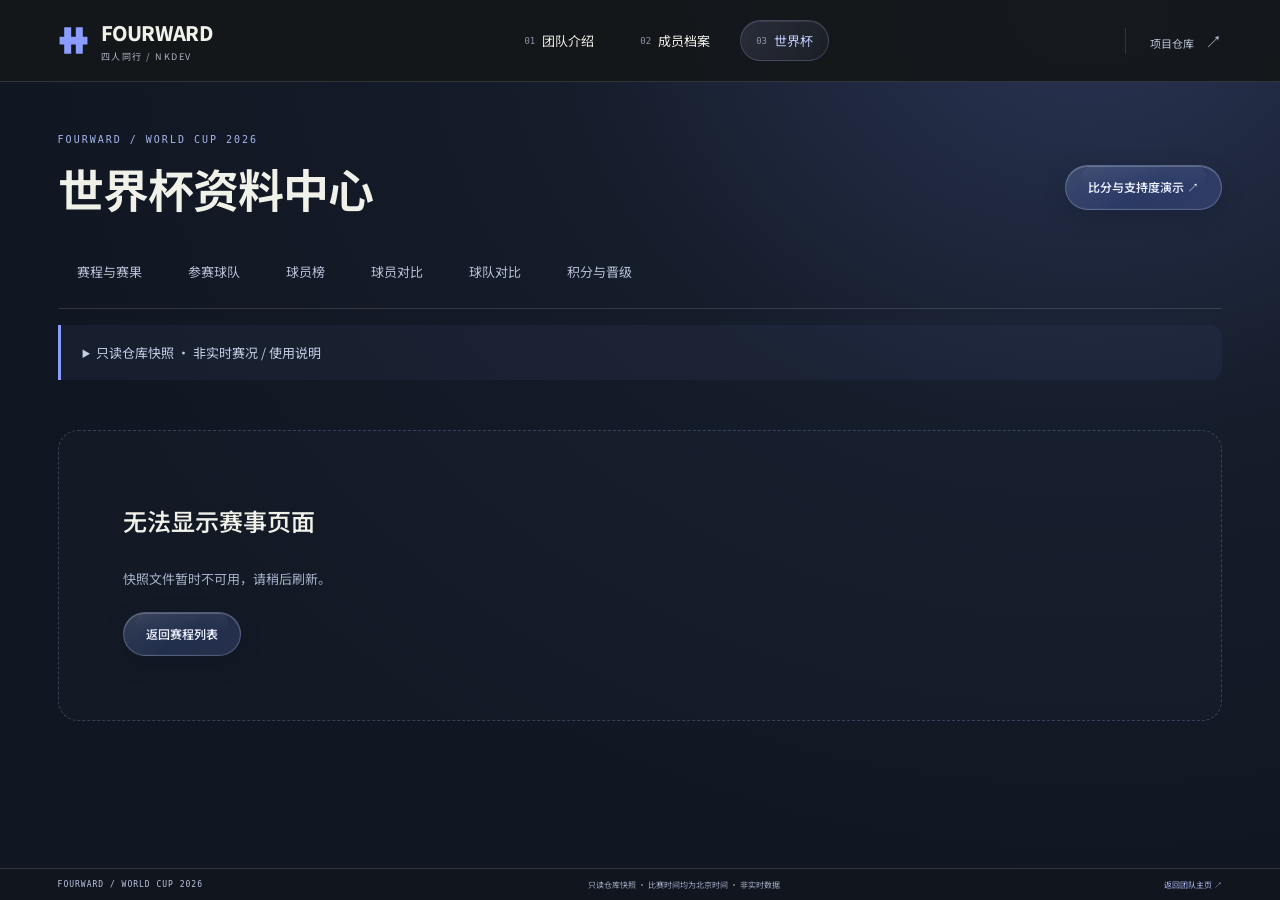
==== public/worldcup/index.html @ e01b82c8 "合并分支" ====
<!doctype html>
<html lang="zh-CN">
  <head>
    <meta charset="utf-8">
    <meta name="viewport" content="width=device-width, initial-scale=1">
    <meta name="theme-color" content="#111722">
    <meta name="worldcup-mode" content="snapshot">
    <meta name="description" content="FOURWARD 2026 世界杯资料中心：赛程赛果、球队名单、球员数据、积分晋级和双队双球员对比。仓库快照，只读展示，非实时赛况。">
    <title>2026 世界杯 · FOURWARD 资料中心</title>
    <link rel="stylesheet" href="../assets/css/common.css?v=1">
    <link rel="stylesheet" href="../assets/css/worldcup-shell.css?v=2">
    <link rel="stylesheet" href="../assets/css/worldcup-data.css?v=9">
    <link rel="stylesheet" href="../assets/css/worldcup-formation.css?v=1">
    <link rel="stylesheet" href="../assets/css/worldcup-snapshot.css?v=1">
    <script type="module" src="../assets/js/worldcup-snapshot.mjs?v=1"></script>
  </head>
  <body class="wc-app">
    <a class="skip-link" href="#main">跳到主要内容</a>
    <header class="site-header">
      <a class="brand" href="../#team" aria-label="FOURWARD 团队首页">
        <svg class="brand-mark" viewBox="0 0 40 40" aria-hidden="true"><path d="M8 3h9v34H8zM23 3h9v34h-9zM2 15h36v10H2z" fill="currentColor"/></svg>
        <span>FOURWARD<small>四人同行 / NKDEV</small></span>
      </a>
      <nav class="main-nav" aria-label="主导航">
        <a href="../#team"><span>01</span>团队介绍</a>
        <a href="../#members"><span>02</span>成员档案</a>
        <a class="is-active" href="./index.html" aria-current="location"><span>03</span>世界杯</a>
      </nav>
      <a class="repo-link" href="https://github.com/ACobayashi/WorldCup2026DB" target="_blank" rel="noopener noreferrer">项目仓库 <span aria-hidden="true">↗</span></a>
    </header>
    <main id="main" class="wc-main" tabindex="-1">
      <div class="wc-heading"><div><p class="wc-eyebrow">FOURWARD / WORLD CUP 2026</p><h1 id="snapshot-title">世界杯资料中心</h1></div><a class="glass-button" href="./demo.html">比分与支持度演示 ↗</a></div>
      <nav class="wc-tabs" aria-label="世界杯模块">
        <a href="./index.html?view=matches" data-view="matches">赛程与赛果</a>
        <a href="./index.html?view=teams" data-view="teams">参赛球队</a>
        <a href="./index.html?view=leaders" data-view="leaders">球员榜</a>
        <a href="./index.html?view=compare" data-view="compare">球员对比</a>
        <a href="./index.html?view=team_compare" data-view="team_compare">球队对比</a>
        <a href="./index.html?view=groups" data-view="groups">积分与晋级</a>
      </nav>
      <details class="wc-notice wc-snapshot-disclosure"><summary>只读仓库快照 · 非实时赛况 / 使用说明</summary><p>来自功能分支已提交的 2026 赛事资料，并非官方或实时赛况。缺失数据保留为 —。在线展示不连接数据库，不提供登录、投票或后台写入；原合成示例保留在独立演示页。</p></details>
      <div id="snapshot-summary" class="wc-summary" aria-label="快照数据概览"></div>
      <div id="snapshot-content" aria-busy="true"><p class="wc-muted">正在读取赛事资料……</p></div>
      <p id="snapshot-status" class="visually-hidden" role="status" aria-live="polite"></p>
      <noscript><section class="wc-empty"><h2>请启用 JavaScript 浏览赛事资料</h2><p>当前为无需 PHP 和数据库的只读快照版。</p><a href="../#team">返回团队主页</a></section></noscript>
    </main>
    <footer class="site-footer"><span>FOURWARD / WORLD CUP 2026</span><span>只读仓库快照 · 比赛时间均为北京时间 · 非实时数据</span><a href="../#team">返回团队主页 ↗</a></footer>
  </body>
</html>
---- public/assets/css/common.css ----
@font-face {
  font-family: "Workspace Sans";
  src: url("../fonts/workspace-sans.woff2") format("woff2");
  font-style: normal;
  font-weight: 100 900;
  font-display: swap;
}

:root {
  --ink: #141719;
  --paper: #f0f1e9;
  --accent: #8b9cff;
  --accent-secondary: #aaa3ff;
  --lime: var(--accent);
  --line: rgba(255, 255, 255, .13);
  --header-height: 82px;
  --footer-height: 32px;
  --font: "Workspace Sans", "PingFang SC", "Microsoft YaHei", -apple-system, "Segoe UI", sans-serif;
  color-scheme: dark;
  font-family: var(--font);
  font-synthesis: none;
  -webkit-font-smoothing: antialiased;
  background: var(--ink);
  color: var(--paper);
}

* { box-sizing: border-box; }
body { margin: 0; }
button, input, textarea, select { font: inherit; }
button, a { -webkit-tap-highlight-color: transparent; }
button { cursor: pointer; color: inherit; }
a { color: inherit; text-decoration: none; }
img { display: block; max-width: 100%; }
[hidden] { display: none !important; }
button:focus-visible, a:focus-visible, input:focus-visible, textarea:focus-visible, select:focus-visible { outline: 2px solid #a7b9ff; outline-offset: 4px; }
::selection { background: var(--accent); color: var(--ink); }
.visually-hidden { position: absolute; top: 0; left: 0; margin: 0; width: 1px; height: 1px; overflow: hidden; clip-path: inset(50%); white-space: nowrap; }
.skip-link { position: fixed; top: -70px; left: 20px; padding: 12px; background: var(--accent); color: var(--ink); z-index: 100; }
.skip-link:focus { top: 10px; }
.site-header { height: var(--header-height); padding: 0 4.5%; display: flex; align-items: center; justify-content: space-between; gap: 24px; position: relative; z-index: 20; background: #141719ee; border-bottom: 1px solid var(--line); }
.brand { display: flex; align-items: center; gap: 12px; font-size: 20px; font-weight: 800; letter-spacing: -.7px; }
.brand-mark { width: 31px; height: 31px; color: var(--accent); flex-shrink: 0; }
.brand small { display: block; font-size: 9px; font-weight: 400; letter-spacing: 1.5px; color: #aeb5c9; margin-top: 3px; }
.main-nav { display: flex; align-items: center; gap: 14px; height: 100%; }
.main-nav a { display: inline-flex; align-items: center; gap: 7px; padding: 10px 15px; border: 1px solid transparent; border-radius: 99px; font-size: 13px; white-space: nowrap; transition: background .2s, border-color .2s; }
.main-nav a > span { font: 9px monospace; color: #8b95af; }
.main-nav a:hover { background: #ffffff08; }
.main-nav .is-active { color: #c0caff; border-color: #b0bdff36; background: linear-gradient(125deg, #acb9ff24, #b9adff0b); box-shadow: inset 0 1px #ffffff17; }
.repo-link { border-left: 1px solid var(--line); padding-left: 24px; font-size: 11px; color: #b9c2d5; }
.repo-link span { font-size: 17px; margin-left: 9px; }

.glass-button, .primary-button, .dark-button {
  position: relative;
  display: inline-flex;
  align-items: center;
  justify-content: center;
  gap: 12px;
  min-height: 44px;
  padding: 12px 22px;
  overflow: hidden;
  border: 1px solid #c1ceff45;
  border-radius: 99px;
  color: #edf1ff;
  background: linear-gradient(140deg, #d2dcff20, #7e96fa12 52%, #b4a5ff15), #20283be8;
  box-shadow: inset 0 1px #ffffff35, inset 0 -1px #c6d0ff0b, 0 8px 24px #04091426;
  font-size: 12px;
  font-weight: 550;
  transition: background .2s, border-color .2s, translate .2s, box-shadow .2s;
}
.glass-button::before, .primary-button::before, .dark-button::before { content: ""; position: absolute; inset: 0 10% 50%; pointer-events: none; border-radius: inherit; background: linear-gradient(#ffffff0d, transparent); }
.glass-button:hover:not(:disabled), .primary-button:hover, .dark-button:hover { background-color: #39446c; border-color: #cbd5ff91; translate: 0 -2px; box-shadow: inset 0 1px #ffffff4d, 0 10px 28px #04091440; }
.glass-button:disabled { cursor: not-allowed; opacity: .5; }
.glass-button[aria-pressed="true"] { border-color: #afbdffab; background-color: #5266b08c; color: #fff; }
.glass-button--primary, .primary-button { background-color: #445698b3; }
.glass-button--icon { width: 40px; min-height: 40px; padding: 0; font-size: 18px; flex-shrink: 0; }
.primary-button span, .dark-button span { font-size: 18px; }

@supports (backdrop-filter: blur(16px)) {
  .glass-button, .primary-button, .dark-button { background-color: #647fc321; backdrop-filter: blur(16px) saturate(160%); -webkit-backdrop-filter: blur(16px) saturate(160%); }
  .glass-button--primary, .primary-button { background-color: #637bd957; }
  .glass-button[aria-pressed="true"] { background-color: #728af661; }
}

.site-footer { min-height: var(--footer-height); padding: 8px 4.5%; display: flex; align-items: center; justify-content: space-between; gap: 18px; position: relative; z-index: 10; border-top: 1px solid var(--line); font-size: 8px; color: #a0acc6; background: #11151d; }
.site-footer > span:first-child { color: #bac6e2; font: 8px monospace; letter-spacing: 1px; }
.site-footer a { color: #b0bffe; }
.toast { position: fixed; left: 50%; bottom: 42px; translate: -50% 15px; opacity: 0; padding: 13px 20px; background: #dce3ff; color: #17213e; font-size: 12px; border-radius: 20px; z-index: 100; pointer-events: none; transition: opacity .2s, translate .2s; max-width: calc(100% - 32px); box-shadow: 0 5px 25px #0004; }
.toast.is-visible { opacity: 1; translate: -50% 0; }

dialog { color: #e9eeff; background: #171e2df5; border: 1px solid #c0ceff2e; border-radius: 24px; padding: 28px; width: min(520px, calc(100% - 32px)); max-height: calc(100svh - 48px); overflow-y: auto; box-shadow: 0 24px 100px #0007; }
dialog::backdrop { background: #070c18b8; backdrop-filter: blur(8px); }
.dialog-topline { display: flex; justify-content: space-between; align-items: center; gap: 12px; color: #a2b2dc; font: 9px monospace; letter-spacing: 1px; }
.dialog-close { border: 1px solid #c0ceff40; border-radius: 50%; background: #ffffff0a; color: #dbe3ff; width: 32px; height: 32px; font-size: 22px; line-height: 1; }
dialog h2 { font-size: 27px; margin: 17px 0 10px; font-weight: 600; letter-spacing: -1px; }

@media (max-width: 1000px) {
  .site-header { padding: 0 25px; }
  .main-nav { gap: 8px; }
  .repo-link { padding-left: 15px; }
}
@media (max-width: 900px) {
  :root { --header-height: 70px; }
  .brand { font-size: 17px; gap: 9px; }
  .brand-mark { width: 26px; height: 26px; }
  .brand small { font-size: 7px; letter-spacing: .8px; }
  .repo-link { display: none; }
  .main-nav a { font-size: 11px; padding: 9px 11px; }
}
@media (max-width: 540px) {
  :root { --header-height: 66px; --footer-height: 28px; }
  .site-header { padding: 0 17px; gap: 10px; }
  .brand { font-size: 14px; gap: 7px; letter-spacing: -.2px; }
  .brand-mark { width: 22px; height: 22px; }
  .brand small { font-size: 6px; letter-spacing: .5px; }
  .main-nav { gap: 2px; }
  .main-nav a { font-size: 10px; gap: 0; padding: 8px 9px; }
  .main-nav a > span { display: none; }
  .site-footer { padding: 8px 24px; font-size: 7px; }
  .site-footer > span:nth-child(2) { display: none; }
  dialog { padding: 23px; }
  .toast { bottom: 38px; width: max-content; font-size: 10px; text-align: center; }
}
@media (prefers-reduced-motion: reduce) {
  *, *::before, *::after { animation-duration: .01ms !important; animation-iteration-count: 1 !important; transition-duration: .01ms !important; }
  .glass-button:hover, .primary-button:hover, .dark-button:hover { translate: none; }
}
---- public/assets/css/worldcup-shell.css ----
.wc-app { min-height: 100svh; display: flex; flex-direction: column; background: radial-gradient(ellipse at 85% 0, #293453 0, #151c2a 35%, #111722 70%); }
.wc-brand-mark { color: var(--accent); font-size: 40px; line-height: 1; }
.wc-main { width: min(1400px, 91%); margin: 0 auto; padding: 42px 0 64px; flex: 1; outline: none; }
.wc-heading { display: flex; align-items: center; justify-content: space-between; gap: 20px; }
.wc-heading h1 { margin: 8px 0 30px; font-size: clamp(28px, 4vw, 46px); font-weight: 650; letter-spacing: -1px; }
.wc-eyebrow { color: #a5b5ee; font: 10px monospace; letter-spacing: 2px; }
.wc-tabs { display: flex; flex-wrap: wrap; gap: 8px; border-bottom: 1px solid var(--line); padding-bottom: 16px; }
.wc-tabs a { padding: 10px 18px; color: #b7c1d7; font-size: 13px; border-radius: 99px; border: 1px solid transparent; }
.wc-tabs a:hover, .wc-tabs a[aria-current] { color: #eff2ff; background: #8b9cff20; border-color: #8b9cff60; }
.wc-summary { display: grid; grid-template-columns: repeat(4, 1fr); gap: 16px; margin: 25px 0; }
.wc-summary > div { display: flex; align-items: baseline; gap: 12px; padding: 18px 22px; border: 1px solid var(--line); border-radius: 16px; background: #ffffff04; }
.wc-summary strong { color: #d0d9ff; font-size: 30px; font-weight: 550; }
.wc-summary span { color: #a2aec7; font-size: 12px; }
.wc-filters { display: flex; flex-wrap: wrap; align-items: end; gap: 16px; margin: 25px 0; }
.wc-filters label { display: grid; gap: 8px; color: #b7c1d7; font-size: 12px; }
.wc-filters input, .wc-filters select { color: #e9eeff; background: #20293a; border: 1px solid #a4b5ef40; border-radius: 12px; padding: 12px 15px; min-height: 44px; max-width: 100%; }
.wc-filters input[name="q"] { width: 300px; }
.wc-grid { display: grid; grid-template-columns: repeat(3, minmax(0, 1fr)); gap: 20px; }
.wc-card, .wc-panel { background: linear-gradient(135deg, #222c40c9, #181f2ccc); border: 1px solid #a6b7ea26; border-radius: 20px; padding: 26px; overflow-wrap: anywhere; }
.wc-card h2 { font-size: 21px; font-weight: 550; line-height: 1.6; }
.wc-card p, .wc-panel p { font-size: 13px; line-height: 1.8; }
.wc-card-score { display: block; margin: 15px 0; font-size: 32px; font-weight: 550; color: #c4d0ff; }
.wc-muted { color: #a6b2ca; line-height: 1.8; font-size: 12px; }
.wc-empty { display: flex; flex-direction: column; align-items: flex-start; gap: 8px; padding: clamp(28px, 5vw, 64px); border: 1px dashed #adbcf33b; border-radius: 20px; margin: 25px 0; background: #a4b8ff05; }
.wc-empty h2 { margin: 8px 0; font-size: 24px; font-weight: 550; }
.wc-empty p { color: #a6b2ca; font-size: 13px; line-height: 1.8; }
.wc-notice { padding: 16px 22px; border-left: 3px solid var(--accent); border-radius: 0 12px 12px 0; background: #8b9cff0d; font-size: 13px; line-height: 1.8; color: #c4cee5; }
.wc-code { display: inline-block; color: #b8c6ff; border: 1px solid #b8c6ff33; background: #8b9cff0b; padding: 8px 12px; border-radius: 10px; font: 14px monospace; letter-spacing: 2px; }
.wc-back { display: inline-block; color: #b8c6ff; font-size: 12px; margin: 12px 0; }
.wc-panel { margin-top: 18px; }
.wc-panel h3 { margin-top: 32px; font-size: 18px; font-weight: 550; }
.wc-table-wrap { overflow-x: auto; }
.wc-table-wrap table { width: 100%; border-collapse: collapse; font-size: 13px; }
.wc-table-wrap th, .wc-table-wrap td { text-align: left; padding: 14px 16px; border-bottom: 1px solid var(--line); white-space: nowrap; }
.wc-table-wrap th { color: #a6b2ca; font-weight: 500; }
.wc-scoreboard { display: grid; grid-template-columns: 1fr auto 1fr; align-items: center; text-align: center; gap: 25px; padding: 20px 0; }
.wc-scoreboard h2 { font-size: clamp(20px, 3vw, 36px); font-weight: 550; }
.wc-scoreboard strong { color: #c4d0ff; font-size: clamp(28px, 4vw, 48px); }
.wc-facts { display: grid; grid-template-columns: repeat(2, minmax(0, 1fr)); gap: 22px; border-top: 1px solid var(--line); padding-top: 26px; }
.wc-facts dt { color: #9faccc; font-size: 11px; margin-bottom: 8px; }
.wc-facts dd { margin: 0; font-size: 14px; overflow-wrap: anywhere; }
.wc-list { list-style: none; padding: 0; }
.wc-list li { display: flex; justify-content: space-between; gap: 12px; padding: 13px 0; border-bottom: 1px solid var(--line); font-size: 14px; }
.wc-pagination { display: flex; justify-content: flex-end; align-items: center; flex-wrap: wrap; gap: 15px; margin-top: 25px; font-size: 12px; color: #a6b2ca; }
.wc-support-meter { height: 12px; background: #aaa3ff; border-radius: 99px; overflow: hidden; }
.wc-support-meter span { display: block; height: 100%; background: #8b9cff; }
@media (max-width: 1000px) { .wc-grid { grid-template-columns: repeat(2, minmax(0, 1fr)); } }
@media (max-width: 600px) {
  .wc-main { width: calc(100% - 32px); padding-top: 26px; }
  .wc-heading { align-items: flex-start; flex-direction: column; gap: 0; margin-bottom: 20px; }
  .wc-heading h1 { margin-bottom: 18px; }
  .wc-summary { grid-template-columns: repeat(2, 1fr); gap: 10px; }
  .wc-summary > div { padding: 12px; gap: 8px; }
  .wc-summary strong { font-size: 25px; }
  .wc-grid, .wc-facts { grid-template-columns: 1fr; }
  .wc-tabs a { padding: 9px 12px; font-size: 12px; }
  .wc-filters label { width: 100%; }
  .wc-filters input[name="q"] { width: 100%; }
  .wc-scoreboard { gap: 12px; }
  .wc-card, .wc-panel { padding: 20px; }
}
---- public/assets/css/worldcup-data.css ----
/* FOURWARD coursework | Author: 韩羽宸 | Database-backed football pages. */
.wc-player-portrait { display:inline-flex; width:42px; height:52px; border-radius:10px; overflow:hidden; flex-shrink:0; align-items:center; justify-content:center; vertical-align:middle; background:radial-gradient(ellipse at 50% 30%,#47628455,#233249); border:1px solid #a6c2eb20; }
.wc-player-portrait>img { display:block; width:100%; height:100%; object-fit:cover; object-position:center 16%; }
.wc-player-portrait>img[hidden],.wc-portrait-fallback[hidden] { display:none; }
.wc-portrait-fallback { display:grid; width:100%; height:100%; place-items:center; color:#bdd0ef; font:500 16px/1 Arial,sans-serif; background:#9db7df07; }
.wc-player-portrait--medium { width:58px; height:68px; border-radius:12px; }
.wc-player-portrait--large { width:116px; height:144px; border-radius:17px; }
.wc-player-portrait--large .wc-portrait-fallback { font-size:42px; }
.wc-roster-name>.wc-player-portrait { margin-right:2px; }
.wc-roster-name .wc-roster-shirt { display:inline-block; margin-left:7px; color:#8fa6c8; font:10px monospace; }
.wc-player-list .wc-player-portrait { width:30px; height:36px; border-radius:6px; }
.wc-player-list .wc-player-portrait .wc-portrait-fallback { font-size:11px; }
.wc-ranking-player .wc-player-portrait { width:36px; height:44px; border-radius:8px; }
@media(max-width:600px) { .wc-player-portrait--large { width:72px; height:96px; } .wc-player-portrait--large .wc-portrait-fallback { font-size:30px; } .wc-player-list .wc-player-portrait { width:26px; height:32px; } }
.wc-player-portrait--headshot { height:42px; border-radius:50%; background:#fff; }
.wc-player-portrait--headshot>img { object-fit:contain; object-position:center; }
.wc-player-portrait--medium.wc-player-portrait--headshot { height:58px; }
.wc-player-portrait--large.wc-player-portrait--headshot { height:116px; }
.wc-player-list .wc-player-portrait--headshot { height:30px; border-radius:50%; }
.wc-ranking-player .wc-player-portrait--headshot { width:44px; height:44px; border-radius:50%; }
@media(max-width:600px) { .wc-player-portrait--large.wc-player-portrait--headshot { height:72px; } .wc-player-list .wc-player-portrait--headshot { height:26px; } }
.wc-grouped-player-stats { border:1px solid #8da4c329; border-radius:13px; overflow:hidden; }
.wc-metric-category>h3 { text-align:center; margin:0; padding:16px; background:#101c2b69; color:#d4deec; font-size:17px; font-weight:550; letter-spacing:2px; }
.wc-metric-category>dl { display:grid; grid-template-columns:repeat(4,minmax(0,1fr)); gap:1px; background:#8da4c31d; margin:0; }
.wc-metric-category>dl>div { display:flex; flex-direction:column; justify-content:center; gap:10px; padding:22px 20px; background:#263346; min-height:80px; box-sizing:border-box; }
.wc-metric-category dt { color:#9bacc4; font-size:13px; line-height:1.7; }
.wc-metric-category dd { color:#edf3fb; font-size:29px; line-height:1.2; font-weight:600; margin:0; font-variant-numeric:tabular-nums; }
.wc-metric-category small { color:#8298b9; font-size:9px; }
.wc-player-board .wc-metric-category>h3 { font-size:14px; padding:13px; }
.wc-player-board .wc-metric-category>dl { grid-template-columns:repeat(3,minmax(0,1fr)); }
.wc-player-board .wc-metric-category>dl>div { padding:17px 13px; }
.wc-player-board .wc-metric-category dt { font-size:11px; }
.wc-player-board .wc-metric-category dd { font-size:24px; }
@media(max-width:700px) { .wc-metric-category>dl,.wc-player-board .wc-metric-category>dl { grid-template-columns:repeat(2,minmax(0,1fr)); } .wc-metric-category>dl>div { padding:18px 14px; } .wc-metric-category dt { font-size:12px; } }
.wc-match-picker { display:flex; align-items:end; gap:16px; flex-wrap:wrap; margin-bottom:24px; }
.wc-match-picker label { display:grid; gap:8px; color:#a7bfdd; font-size:12px; }
.wc-match-picker select { background:#273951; color:#d4e1f6; border:1px solid #9ab4d543; border-radius:10px; padding:12px 15px; max-width:100%; }
.wc-single-match-header { display:flex; align-items:center; gap:24px; justify-content:space-between; padding:22px; border:1px solid #94b0d329; border-radius:14px; background:#8aa8ce08; margin-bottom:22px; }
.wc-single-match-header p { color:#8da6ca; font-size:11px; margin-bottom:0; }
.wc-single-match-result { display:grid; gap:6px; text-align:center; }
.wc-single-match-result strong { font-size:30px; color:#d4e6fc; white-space:nowrap; }
.wc-single-match-result small { color:#91a9cd; font-size:10px; }
.wc-single-stat-groups { display:grid; grid-template-columns:repeat(3,minmax(0,1fr)); gap:24px; }
.wc-single-stat-groups h3,.wc-single-events h3 { margin:20px 0 16px; font-size:15px; }
.wc-single-stat-groups dl { margin:0; }
.wc-single-stat-groups dl>div { display:flex; justify-content:space-between; align-items:center; gap:16px; padding:12px 0; border-bottom:1px solid #94b0d319; font-size:12px; }
.wc-single-stat-groups dt { color:#a1b9d8; }
.wc-single-stat-groups dd { margin:0; font-size:16px; color:#d8e5f8; }
.wc-player-overview-nav { margin-bottom:6px; }
@media(max-width:700px) { .wc-single-stat-groups { grid-template-columns:1fr; } .wc-single-match-header { flex-wrap:wrap; } .wc-match-picker label,.wc-match-picker select { width:100%; box-sizing:border-box; } }
.wc-player-hero { display:flex; align-items:center; justify-content:space-between; gap:24px; border:1px solid #a6b7ea30; border-radius:22px; padding:30px; background:radial-gradient(ellipse at 10% 0,#6b89d429,transparent 70%),#1c293b; }
.wc-player-identity { display:flex; align-items:center; gap:24px; min-width:0; }
.wc-player-jersey { display:grid; place-items:center; width:90px; height:104px; flex-shrink:0; border:1px solid #adc8f433; border-radius:20px; background:#a3bcf30a; color:#ccdbf8; font:500 44px/1 Arial,sans-serif; }
.wc-player-identity h2 { margin:10px 0 16px; font-size:clamp(22px,3vw,35px); font-weight:600; overflow-wrap:anywhere; }
.wc-player-identity p:last-child { display:flex; align-items:center; gap:12px; color:#a0b6d3; font-size:13px; flex-wrap:wrap; }
.wc-player-identity .wc-flag { width:28px; height:21px; }
.wc-team-summary.wc-player-summary { grid-template-columns:repeat(7,minmax(0,1fr)); }
.wc-player-summary>div { padding:18px; }
.wc-player-summary strong { font-size:26px; }
.wc-player-board { display:grid; grid-template-columns:minmax(0,1fr) minmax(0,1fr); gap:22px; align-items:start; }
.wc-player-board>.wc-panel { min-width:0; }
.wc-radar-panel { --radar-color:#66d0a2; --radar-fill:#66d0a22b; }
.wc-radar-panel[data-position="GK"] { --radar-color:#e2c67d; --radar-fill:#e2c67d2b; }
.wc-radar-panel[data-position="MF"] { --radar-color:#8abdf7; --radar-fill:#8abdf72b; }
.wc-radar-panel[data-position="FW"] { --radar-color:#bba1f2; --radar-fill:#bba1f22b; }
.wc-radar { display:block; width:100%; height:auto; max-width:500px; margin:0 auto; overflow:visible; }
.wc-radar-grid { fill:none; stroke:#98b4dd25; stroke-width:1; }
.wc-radar-spoke { stroke:#98b4dd25; stroke-width:1; }
.wc-radar text { fill:#b4c7e2; font-size:10px; }
.wc-radar-average { stroke:#a6b8d2; fill:none; stroke-width:1.5; stroke-dasharray:5 4; }
.wc-radar-value { stroke:var(--radar-color); fill:var(--radar-fill); stroke-width:2; }
.wc-radar-dot { fill:var(--radar-color); stroke:#1c293b; stroke-width:1.5; }
.wc-radar-legend { display:flex; justify-content:center; gap:24px; font-size:11px; color:#a9bcd7; }
.wc-radar-legend span { display:flex; align-items:center; gap:7px; }
.wc-radar-legend span:before { content:""; display:inline-block; width:18px; border-top:2px solid var(--radar-color); }
.wc-radar-legend span:last-child:before { border-color:#a6b8d2; border-top-style:dashed; }
.wc-radar-values { margin-top:18px; }
.wc-radar-values tbody th { font-weight:400; color:#a9bfdc; }
.wc-radar-empty { min-height:260px; display:flex; flex-direction:column; justify-content:center; align-items:center; gap:8px; border:1px dashed #9eb5d92a; border-radius:16px; }
.wc-radar-empty h3 { font-size:17px; margin:0; }
.wc-radar-empty p { font-size:12px; color:#93a9ca; padding:0 16px; text-align:center; }
.wc-player-actions { display:flex; align-items:center; gap:12px; flex-wrap:wrap; justify-content:flex-end; }
.wc-ability-visual { --ability-a:#55c7f3; --ability-b:#ffb74d; }
.wc-ability-series { stroke-width:2.4; }
.wc-ability-series-a { stroke:var(--ability-a); fill:#55c7f338; }
.wc-ability-series-b { stroke:var(--ability-b); fill:#ffb74d2e; }
.wc-ability-dot-a { fill:var(--ability-a); stroke:#132033; stroke-width:1.5; }
.wc-ability-dot-b { fill:var(--ability-b); stroke:#132033; stroke-width:1.5; }
.wc-ability-visual { display:grid; grid-template-columns:minmax(0,500px) minmax(180px,240px); justify-content:center; align-items:center; gap:20px; }
.wc-ability-legend { display:grid; gap:12px; color:#b4c7e2; font-size:12px; }
.wc-ability-legend span { display:grid; grid-template-columns:14px 1fr; gap:3px 9px; align-items:center; padding:12px; border:1px solid #91acd82b; border-radius:10px; background:#101a2966; }
.wc-ability-legend i { width:12px; height:12px; border-radius:3px; background:var(--ability-a); grid-row:1/3; }
.wc-ability-legend .is-b i { background:var(--ability-b); }
.wc-ability-legend b { color:#edf5ff; font-size:12px; font-weight:600; }
.wc-ability-legend small { color:#91a7c7; font-size:10px; }
.wc-compare-picker { margin-bottom:22px; }
.wc-compare-form { display:grid; grid-template-columns:minmax(0,1fr) auto minmax(0,1fr) auto; align-items:end; gap:14px; }
.wc-compare-form:before { content:"VS"; grid-column:2; grid-row:1; align-self:end; margin-bottom:13px; color:#7f95b5; font-weight:800; letter-spacing:.12em; }
.wc-compare-form label:first-of-type { grid-column:1; grid-row:1; }
.wc-compare-form label:nth-of-type(2) { grid-column:3; grid-row:1; }
.wc-compare-form button { grid-column:4; grid-row:1; }
.wc-compare-form label { display:grid; gap:7px; color:#a9bfdc; font-size:12px; }
.wc-compare-form select,.wc-player-search { width:100%; min-width:0; padding:12px 36px 12px 12px; border:1px solid #91acd82b; border-radius:10px; background:#101a29; color:#eef5ff; box-sizing:border-box; }
.wc-player-search { padding-right:12px; }
.wc-player-search::placeholder { color:#7186a5; }
.wc-search-status { min-height:14px; color:#8197b8; font-size:10px; }
.wc-compare-heroes { display:grid; grid-template-columns:repeat(2,minmax(0,1fr)); gap:18px; margin-bottom:22px; }
.wc-compare-heroes .wc-player-hero { min-width:0; }
.wc-overall-score { display:grid; place-items:center; min-width:78px; padding:12px; border:1px solid #ffbd5c45; border-radius:14px; color:#ffc45f; font-size:30px; line-height:1; }
.wc-overall-score small { margin-top:7px; color:#9fb2cf; font-size:10px; font-weight:500; }
.wc-team-compare-card { display:flex; align-items:center; justify-content:space-between; gap:24px; min-width:0; padding:27px; border:1px solid #a6b7ea30; border-radius:20px; background:linear-gradient(125deg,#273851,#192438); }
.wc-team-compare-identity { display:flex; align-items:center; gap:20px; min-width:0; }
.wc-team-compare-identity>.wc-flag { width:76px; height:57px; }
.wc-team-compare-identity h2 { margin:6px 0; font-size:27px; font-weight:600; }
.wc-team-compare-identity p:last-child { margin:0; color:#98acc9; font-size:11px; }
.wc-team-value { display:grid; gap:7px; color:#ffc45f; font-size:22px; text-align:right; white-space:nowrap; }
.wc-team-value small { color:#9fb2cf; font-size:9px; font-weight:500; }
.wc-compare-radar { margin-bottom:22px; }
.wc-compare-table th,.wc-compare-table td { width:33.333%; text-align:center; }
.wc-compare-table tbody th { color:#a9bfdc; font-weight:500; }
.wc-compare-chart-legend { display:flex; justify-content:center; flex-wrap:wrap; gap:18px; margin:4px 0 22px; color:#b8c9e0; font-size:12px; }
.wc-compare-chart-legend span { display:flex; align-items:center; gap:7px; }
.wc-compare-chart-legend i { width:12px; height:12px; border-radius:3px; background:#55c7f3; }
.wc-compare-chart-legend .is-b i { background:#ffb74d; }
.wc-performance-chart { display:grid; gap:12px; margin-bottom:30px; padding:20px; border:1px solid #91acd823; border-radius:14px; background:#101a2940; }
.wc-performance-row { display:grid; grid-template-columns:100px minmax(0,1fr); align-items:center; gap:14px; }
.wc-performance-row>strong { color:#a9bfdc; font-size:11px; font-weight:500; text-align:right; }
.wc-performance-bars { display:grid; gap:5px; }
.wc-performance-bars>div { display:grid; grid-template-columns:minmax(0,1fr) 62px; align-items:center; gap:8px; }
.wc-performance-bars span { display:block; width:var(--bar); min-width:0; height:10px; border-radius:2px 7px 7px 2px; background:#55c7f3; }
.wc-performance-bars .is-b span { background:#ffb74d; }
.wc-performance-bars b { color:#eaf2fc; font:600 11px/1 monospace; }
.wc-subsection-heading { display:flex; justify-content:space-between; gap:20px; align-items:end; margin-bottom:14px; }
.wc-subsection-heading h3 { margin:3px 0 0; font-size:18px; }
.wc-player-metrics { display:grid; grid-template-columns:repeat(3,minmax(0,1fr)); gap:12px; }
.wc-player-metrics>div { display:flex; flex-direction:column; gap:10px; padding:17px 13px; background:#96b1da08; border:1px solid #96b1da18; border-radius:10px; }
.wc-player-metrics span { font-size:11px; color:#a6bcdb; }
.wc-player-metrics strong { font-size:24px; font-weight:500; color:#d6e3f8; }
.wc-player-metrics small { font-size:9px; color:#8ca2c2; }
.wc-player-event-summary { display:flex; flex-wrap:wrap; gap:12px; }
.wc-player-event-summary>span { display:flex; gap:18px; align-items:center; padding:12px 16px; border:1px solid #9db7db25; border-radius:8px; font-size:12px; color:#a8bfde; }
.wc-player-event-summary b { color:#e0eafa; font-size:18px; }
.wc-player-events { display:grid; grid-template-columns:repeat(3,minmax(0,1fr)); list-style:none; padding:0; gap:0 24px; }
.wc-player-events li { display:flex; align-items:center; gap:18px; padding:14px 0; border-bottom:1px solid #9db7db16; font-size:12px; }
.wc-player-events a { color:#a9c3ed; font-family:monospace; }
.wc-player-events time { color:#96afd2; }
.wc-roster-card { display:block; transition:border-color .15s,background .15s; }
.wc-roster-card:hover { border-color:#a2bcde77; background:#31435d88; }
.wc-player-card-link { display:block; margin-top:18px; color:#9fb9df; font-size:10px; }
.wc-ranking-layout { display:grid; grid-template-columns:180px minmax(0,1fr); gap:22px; margin-top:24px; align-items:start; }
.wc-ranking-nav { display:grid; padding:8px; border:1px solid #9db7db25; border-radius:15px; background:#1c283a; }
.wc-ranking-nav a { padding:13px 16px; color:#9db2d0; font-size:12px; border-radius:8px; }
.wc-ranking-nav a[aria-current],.wc-ranking-nav a:hover { color:#b4f1d2; background:#228b6333; }
.wc-ranking-panel { margin-top:0; min-width:0; }
.wc-position-filter { display:flex; align-items:end; gap:12px; margin-bottom:18px; }
.wc-position-filter label { display:grid; gap:8px; color:#a4bad9; font-size:12px; }
.wc-position-filter select { color:#d2e0f5; border:1px solid #95b0d348; border-radius:9px; background:#26374f; padding:11px 16px; min-width:150px; }
.wc-ranking-table tbody th { font-weight:500; }
.wc-ranking-player { display:flex; align-items:center; gap:12px; color:#d4e2f7; font-size:12px; }
.wc-ranking-value { color:#92dcba; font-size:20px; font-weight:600; }
.wc-ranking-table .wc-podium { display:grid; place-items:center; background:#c5aa6722; color:#e1cb8f; border-radius:6px; width:27px; height:28px; }
:where(.wc-roster-card,.wc-ranking-nav a,.wc-ranking-player,.wc-player-list a):focus-visible { outline:2px solid #b6cefa; outline-offset:3px; }
@media(max-width:1000px) { .wc-player-board { grid-template-columns:1fr; } .wc-team-summary.wc-player-summary { grid-template-columns:repeat(3,minmax(0,1fr)); } .wc-ranking-layout { grid-template-columns:145px minmax(0,1fr); } }
@media(max-width:800px) { .wc-compare-form { grid-template-columns:1fr; } .wc-compare-form:before { display:none; } .wc-compare-form label:first-of-type,.wc-compare-form label:nth-of-type(2),.wc-compare-form button { grid-column:1; grid-row:auto; } .wc-compare-heroes { grid-template-columns:1fr; } .wc-ability-visual { grid-template-columns:1fr; } .wc-ability-legend { grid-template-columns:repeat(2,minmax(0,1fr)); } }
@media(max-width:560px) { .wc-ability-legend { grid-template-columns:1fr; } .wc-performance-chart { padding:14px 10px; } .wc-performance-row { grid-template-columns:72px minmax(0,1fr); gap:9px; } .wc-performance-bars>div { grid-template-columns:minmax(0,1fr) 52px; } }
@media(max-width:600px) { .wc-player-hero,.wc-team-compare-card { align-items:flex-start; flex-direction:column; padding:22px; } .wc-team-value { text-align:left; } .wc-player-identity { gap:16px; } .wc-player-jersey { width:58px; height:76px; font-size:30px; } .wc-player-identity h2 { font-size:22px; } .wc-player-metrics { grid-template-columns:repeat(2,minmax(0,1fr)); } .wc-player-events { grid-template-columns:1fr; } .wc-ranking-layout { display:block; } .wc-ranking-nav { display:flex; overflow-x:auto; gap:5px; margin-bottom:18px; } .wc-ranking-nav a { flex-shrink:0; } }
@media(prefers-reduced-motion:reduce) { .wc-roster-card { transition:none; } }
.wc-flag { display:inline-block; width:36px; height:27px; object-fit:contain; vertical-align:middle; border-radius:3px; flex-shrink:0; box-shadow:0 2px 8px #0002; }
.wc-flag-placeholder { text-align:center; background:#344154; color:#b9c7dd; }
.wc-fixture-teams { display:grid; gap:16px; margin:24px 0; font-size:18px; font-weight:550; }
.wc-fixture-teams>span { display:flex; align-items:center; gap:12px; }
.wc-breadcrumb { display:flex; gap:12px; font-size:12px; color:#a4b1cb; margin:26px 0 18px; }
.wc-breadcrumb a { color:#bfcdff; }
.wc-match-hero { position:relative; border:1px solid #a6b7ea35; border-radius:24px; padding:26px 32px 22px; background:radial-gradient(ellipse at 50% 10%,#6c83cc30,transparent 65%),linear-gradient(120deg,#243147,#1a2638); overflow:hidden; }
.wc-match-top,.wc-match-meta { display:flex; align-items:center; justify-content:space-between; gap:16px; color:#abbad4; font-size:12px; }
.wc-badge { border:1px solid #9fbaee40; border-radius:99px; color:#d0ddfa; padding:6px 12px; font-size:11px; }
.wc-big-score { display:grid; grid-template-columns:1fr minmax(160px,1fr) 1fr; align-items:center; padding:32px 0; gap:20px; text-align:center; }
.wc-hero-team { display:flex; flex-direction:column; align-items:center; gap:14px; }
.wc-hero-team .wc-flag { width:88px; height:66px; border-radius:7px; }
.wc-hero-team h2 { margin:0; font-size:clamp(22px,3vw,36px); font-weight:600; }
.wc-hero-team>span { color:#92a8d0; font:11px monospace; letter-spacing:3px; }
.wc-score-center { display:flex; flex-direction:column; gap:10px; align-items:center; }
.wc-score-center strong { font:650 clamp(38px,6vw,72px)/1.1 Arial,sans-serif; color:#f0f4ff; white-space:nowrap; font-variant-numeric:tabular-nums; }
.wc-score-center>span { font-size:12px; color:#bdcdee; }
.wc-score-center small { font-size:12px; color:#9fb0ce; }
.wc-match-meta { padding-top:20px; border-top:1px solid #a6b7ea20; justify-content:center; flex-wrap:wrap; }
.wc-section-nav { display:flex; gap:28px; margin-top:24px; border-bottom:1px solid #a6b7ea25; font-size:13px; }
.wc-section-nav a { padding:12px 2px; color:#bbcbed; }
.wc-section-nav a:hover { color:#fff; box-shadow:0 2px #91a9ff; }
.wc-detail-layout { display:grid; grid-template-columns:minmax(0,1.25fr) minmax(320px,.85fr); gap:22px; align-items:start; }
.wc-detail-layout .wc-panel { min-width:0; }
.wc-section-heading { display:flex; align-items:center; justify-content:space-between; gap:16px; margin-bottom:22px; }
.wc-section-heading h2 { font-size:21px; margin:6px 0 0; font-weight:600; }
.wc-section-heading .wc-eyebrow { margin:0; font-size:9px; }
.wc-lineups { display:grid; grid-template-columns:1fr 1fr; gap:26px; }
.wc-panel .wc-team-heading { display:flex; align-items:center; gap:10px; margin:0 0 24px; font-size:17px; }
.wc-team-heading .wc-flag { width:30px; height:23px; }
.wc-squad-label { display:flex; justify-content:space-between; font-size:12px; color:#c5d1e9; background:#8ba6dc0b; margin:20px 0 4px; padding:10px 8px; border-bottom:1px solid #95aed425; }
.wc-squad-label span { font-weight:400; color:#8e9fbc; }
.wc-player-list { margin:0; padding:0; list-style:none; }
.wc-player-list li { display:flex; align-items:center; gap:10px; padding:13px 0; border-bottom:1px solid #95aed414; min-height:63px; font-size:12px; }
.wc-shirt { display:grid; place-items:center; width:28px; height:30px; flex-shrink:0; color:#beceef; font:12px monospace; background:#9ab7ef0d; border-radius:7px; }
.wc-player-list li>div { display:grid; gap:5px; min-width:0; overflow-wrap:anywhere; }
.wc-player-list small { color:#8e9fbc; font-size:10px; }
.wc-player-list .wc-goalkeeper-line { color:#f2bd68; font-variant-numeric:tabular-nums; }
.wc-goals { color:#acdfc7; font-size:11px; margin-left:auto; white-space:nowrap; }
.wc-stat-teams { display:flex; justify-content:space-between; gap:12px; margin-bottom:26px; font-size:12px; }
.wc-stat-teams>span { display:flex; align-items:center; gap:8px; }
.wc-stat-teams .wc-flag { width:24px; height:18px; }
.wc-stat-row { margin:22px 0; }
.wc-stat-row>div:first-child { display:grid; grid-template-columns:1fr auto 1fr; margin-bottom:9px; font-size:12px; color:#aebdd7; }
.wc-stat-row b { color:#e6edfa; font-size:14px; font-variant-numeric:tabular-nums; }
.wc-stat-row b:last-child { text-align:right; }
.wc-stat-bar { height:5px; background:#8293c2; display:flex; border-radius:8px; overflow:hidden; }
.wc-stat-bar>span { background:#50c69d; height:100%; border-right:3px solid #1d293d; }
.wc-stat-bar.is-unknown { background:#95aed41a; }
.wc-panel .wc-fineprint { font-size:11px; line-height:1.8; margin-top:24px; }
.wc-timeline { list-style:none; margin:0; padding:0; }
.wc-event { display:grid; grid-template-columns:48px 22px 1fr; gap:12px; padding:15px 0; border-bottom:1px solid #95aed419; align-items:start; }
.wc-event time { font:11px/1.8 monospace; color:#9bb1d5; text-align:right; }
.wc-event-icon { text-align:center; color:#7ad6b1; }
.wc-event-yellow_card .wc-event-icon { color:#f1d16d; }
.wc-event-red_card .wc-event-icon { color:#ed7782; }
.wc-event-subbed_off .wc-event-icon { color:#c69cab; }
.wc-event>div { display:grid; gap:5px; font-size:12px; }
.wc-event b { color:#cbd7ed; font-size:11px; font-weight:500; }
.wc-event small { color:#8e9fbc; font-size:10px; }
.wc-provenance summary { cursor:pointer; color:#abbcdd; font-size:12px; }
[id] { scroll-margin-top:100px; }
.wc-data-tabs { display:flex; gap:8px; margin:24px 0; background:#0b111b66; padding:6px; border:1px solid #a6b7ea20; border-radius:12px; width:fit-content; }
.wc-data-tabs a { padding:12px 24px; border-radius:8px; color:#91a5c4; font-size:13px; }
.wc-data-tabs a[aria-current],.wc-data-tabs a:hover { background:#344357; color:#eef5ff; }
.wc-standings-heading { display:flex; align-items:center; justify-content:space-between; gap:16px; margin:25px 0 18px; }
.wc-standings-heading p { font-size:13px; color:#b3c2db; }
.wc-qualified-key { font-size:11px; color:#8bdbb8; display:inline-flex; align-items:center; gap:8px; }
.wc-qualified-key:before { content:""; width:7px; height:7px; border-radius:2px; background:#36bd88; }
.wc-standings-grid { display:grid; grid-template-columns:repeat(2,minmax(0,1fr)); gap:22px; }
.wc-standing-panel { border:1px solid #a6b7ea26; border-radius:16px; overflow:hidden; background:#222f41aa; min-width:0; }
.wc-group-heading { display:flex; align-items:center; justify-content:space-between; gap:16px; padding:18px 20px; background:#35425477; border-bottom:1px solid #a6b7ea20; }
.wc-group-heading h2 { display:flex; align-items:center; gap:12px; font-size:15px; font-weight:500; margin:0; }
.wc-group-heading b { display:grid; place-items:center; width:28px; height:28px; background:#a6b7ea14; color:#d1e0fc; border-radius:6px; font:16px monospace; }
.wc-group-heading>a { font-size:11px; color:#a9bcdb; }
.wc-standings-wrap { outline-offset:-2px; }
.wc-standings-table { width:100%; border-collapse:collapse; font-variant-numeric:tabular-nums; }
.wc-standings-table th,.wc-standings-table td { padding:15px 8px; text-align:center; border-bottom:1px solid #a6b7ea13; font-size:12px; white-space:nowrap; }
.wc-standings-table thead th { background:#0d17242b; color:#92a5bf; font-size:10px; font-weight:400; }
.wc-standings-table tbody th { text-align:left; font-weight:500; min-width:130px; }
.wc-standings-table tbody tr:last-child>* { border-bottom:0; }
.wc-standings-table tr.is-qualified { background:#15956321; }
.wc-standings-table tr.is-qualified>td:first-child { box-shadow:inset 3px 0 #39bb8b; }
.wc-standings-table .wc-points { font-weight:700; font-size:16px; color:#e2eefb; }
.wc-standing-team { display:flex; align-items:center; gap:9px; }
.wc-standing-team .wc-flag { width:27px; height:21px; }
.wc-standing-team>span { display:grid; gap:5px; }
.wc-standing-team small { font-size:9px; color:#87d5b2; font-weight:400; }
.wc-rank { color:#b8c9e2; font:12px monospace; }
.wc-standings-table .sr-only { position:absolute; width:1px; height:1px; padding:0; margin:-1px; overflow:hidden; clip:rect(0,0,0,0); white-space:nowrap; }
.wc-bracket-panel { padding:26px 22px; }
.wc-bracket-scroll { overflow-x:auto; border-top:1px solid #a6b7ea20; margin-top:20px; scrollbar-color:#5d7894 #182536; }
.wc-bracket-canvas { min-width:1180px; position:relative; margin-top:18px; }
.wc-panel .wc-bracket-round { position:absolute; top:0; width:16.8%; margin:0; font-size:13px; color:#a6bbd8; text-align:center; font-weight:500; }
.wc-bracket-lines { position:absolute; inset:0; width:100%; height:100%; pointer-events:none; }
.wc-bracket-lines path { fill:none; stroke:#52667f; stroke-width:1.5; vector-effect:non-scaling-stroke; }
.wc-bracket-node { position:absolute; width:16.8%; }
.wc-bracket-match { display:flex; flex-direction:column; justify-content:center; gap:4px; height:86px; border:1px solid #a6b7ea32; border-radius:10px; background:#243349; padding:8px 12px; box-sizing:border-box; }
.wc-bracket-match:hover { border-color:#a5c2eb; background:#2a3c55; }
.wc-bracket-match>small { display:flex; justify-content:space-between; gap:6px; font:9px monospace; color:#96accb; }
.wc-bracket-team { display:flex; align-items:center; gap:8px; font-size:12px; line-height:23px; min-width:0; }
.wc-bracket-team .wc-flag { width:24px; height:18px; }
.wc-bracket-team>span { overflow:hidden; text-overflow:ellipsis; white-space:nowrap; }
.wc-bracket-team>b { margin-left:auto; font:600 14px monospace; }
.wc-bracket-team.is-winner { color:#90e2ba; }
.wc-bracket-team.is-loser { color:#9eacc2; }
.wc-bracket-team.is-loser .wc-flag { filter:brightness(.75); }
.wc-bracket-node.is-final .wc-bracket-match { border-color:#b9a25d88; background:#393a3777; }
.wc-champion-label { display:block; color:#e1cb8c; font-size:12px; text-align:center; margin-top:14px; }
.wc-bracket-match.is-pending { font-size:12px; color:#94a8c5; }
.wc-bronze { max-width:280px; padding:0 0 10px; }
.wc-panel .wc-bronze h3 { font-size:14px; margin:0 0 15px; color:#a6bbd8; }
:where(.wc-bracket-match,.wc-data-tabs a,.wc-standing-team,.wc-roster-card,.wc-team-fixture,.wc-national-card):focus-visible { outline:2px solid #b3caff; outline-offset:4px; }
@media(max-width:1150px) { .wc-standings-grid { grid-template-columns:1fr; } }
@media(max-width:600px) { .wc-data-tabs { width:100%; box-sizing:border-box; } .wc-data-tabs a { flex:1; text-align:center; padding:12px 7px; font-size:12px; } .wc-standings-heading { align-items:flex-start; flex-direction:column; gap:5px; } .wc-standings-table th,.wc-standings-table td { padding:14px 7px; } .wc-bracket-panel { padding:20px 14px; } .wc-standing-team { gap:6px; } }
@media(prefers-reduced-motion:reduce) { .wc-national-card { transition:none; } }
.wc-team-hero { display:flex; align-items:center; justify-content:space-between; gap:24px; padding:32px; border:1px solid #a6b7ea30; border-radius:22px; background:linear-gradient(125deg,#273851,#192438); }
.wc-team-identity { display:flex; align-items:center; gap:24px; }
.wc-team-identity>.wc-flag { width:96px; height:72px; border-radius:6px; }
.wc-team-identity h2 { margin:8px 0; font-size:36px; font-weight:600; }
.wc-team-identity p:last-child { margin:0; color:#a8bad6; font-size:13px; }
.wc-team-summary { display:grid; grid-template-columns:repeat(4,1fr); gap:14px; margin:20px 0; }
.wc-team-summary>div { display:flex; flex-direction:column; gap:8px; border:1px solid #a6b7ea20; background:#8ba5db05; border-radius:15px; padding:20px 24px; }
.wc-team-summary strong { font-size:30px; font-weight:550; color:#d6e3fa; }
.wc-team-summary span { font-size:12px; color:#92a8c8; }
.wc-team-layout { display:grid; grid-template-columns:minmax(0,1.6fr) minmax(300px,1fr); gap:22px; align-items:start; }
.wc-position-heading { display:flex; align-items:center; justify-content:space-between; gap:16px; margin:30px 0 14px; }
.wc-panel .wc-position-heading h3 { margin:0; font-size:15px; }
.wc-position-heading>span { font-size:11px; color:#92a5c3; }
.wc-roster-grid { display:grid; grid-template-columns:repeat(2,minmax(0,1fr)); gap:12px; }
.wc-roster-card { padding:17px; background:#93acd508; border:1px solid #93acd51c; border-radius:12px; }
.wc-roster-name { display:flex; align-items:center; gap:10px; min-height:44px; }
.wc-roster-name h4 { margin:0; font-size:12px; line-height:1.6; font-weight:500; overflow-wrap:anywhere; }
.wc-roster-numbers { display:grid; grid-template-columns:repeat(4,1fr); gap:12px; margin:18px 0 0; }
.wc-roster-numbers span { display:grid; gap:6px; color:#8ea1c1; font-size:10px; }
.wc-roster-numbers b { color:#c9d9f3; font-size:16px; font-weight:500; }
.wc-team-fixture { display:grid; gap:16px; padding:20px 0; border-bottom:1px solid #93acd51c; }
.wc-team-fixture:first-child { padding-top:4px; }
.wc-team-fixture>div { display:flex; align-items:center; justify-content:space-between; gap:10px; }
.wc-team-fixture>div:first-child,.wc-team-fixture small { color:#91a5c6; font-size:10px; }
.wc-opponent { display:flex; gap:10px; align-items:center; font-size:14px; }
.wc-opponent .wc-flag { width:28px; height:21px; }
.wc-team-fixture strong { font-size:22px; color:#d1e0fb; white-space:nowrap; }
.wc-national-card { transition:border-color .15s,background .15s; }
.wc-national-card:hover { border-color:#94aed576; background:#293951; }
.wc-national-card-top { display:flex; align-items:center; justify-content:space-between; gap:12px; }
.wc-national-card-top .wc-flag { width:56px; height:42px; }
.wc-national-card-top>span { color:#a8bad8; font-size:11px; }
.wc-national-card h2 { margin:22px 0 4px; }
.wc-national-card p { color:#91a7ca; margin:0; }
.wc-national-card-bottom { display:flex; justify-content:space-between; gap:12px; margin-top:28px; padding-top:16px; border-top:1px solid #93acd51c; color:#b1c4e4; font-size:11px; }
.wc-national-card-bottom>span:first-child { letter-spacing:2px; font-family:monospace; }
@media(max-width:1000px) { .wc-team-layout { grid-template-columns:1fr; } .wc-team-fixtures { display:grid; grid-template-columns:1fr 1fr; gap:0 28px; } }
@media(max-width:600px) { .wc-team-hero { flex-direction:column; align-items:flex-start; padding:24px; } .wc-team-identity { gap:18px; } .wc-team-identity>.wc-flag { width:64px; height:48px; } .wc-team-identity h2 { font-size:28px; } .wc-team-summary { grid-template-columns:repeat(2,1fr); } .wc-roster-grid,.wc-team-fixtures { grid-template-columns:1fr; } }
@media(max-width:1000px) { .wc-detail-layout { grid-template-columns:1fr; } .wc-detail-aside { display:grid; grid-template-columns:1fr 1fr; gap:20px; align-items:start; } }
@media(max-width:600px) { .wc-match-hero { padding:20px 16px; } .wc-big-score { grid-template-columns:1fr 1fr 1fr; gap:8px; padding:26px 0; } .wc-hero-team .wc-flag { width:54px; height:41px; } .wc-hero-team h2 { font-size:19px; } .wc-score-center strong { font-size:36px; } .wc-score-center small { font-size:10px; } .wc-lineups { gap:16px; } .wc-detail-aside { display:block; } .wc-player-list li { gap:6px; font-size:11px; } .wc-goals { font-size:10px; } }
---- public/assets/css/worldcup-formation.css ----
/* FOURWARD coursework | Author: 韩羽宸 | Nation-colored starting XI, responsive pitch. */
.wc-formation-panel { margin-bottom:26px; }
.wc-formation-teams { display:flex; justify-content:space-between; gap:20px; margin-bottom:20px; }
.wc-formation-teams>a { display:flex; align-items:center; flex-wrap:wrap; gap:12px; text-decoration:none; }
.wc-formation-teams b { color:#9de8b4; font:600 17px/1.2 monospace; letter-spacing:1px; }
.wc-formation-teams small { color:#8fa5c3; font-size:11px; }
.wc-pitch { width:100%; box-sizing:border-box; position:relative; isolation:isolate; aspect-ratio:1.7; min-height:610px; overflow:hidden; border-radius:14px; border:1px solid #9ee6ae66; background:repeating-linear-gradient(90deg,#ffffff04 0%,#ffffff04 10%,#091e1a08 10%,#091e1a08 20%),linear-gradient(120deg,#207641,#2e9253 48%,#217e48); box-shadow:inset 0 0 90px #05291d55; }
.wc-pitch-lines { position:absolute; inset:0; width:100%; height:100%; fill:none; stroke:#d3efd85c; stroke-width:2; pointer-events:none; }
.wc-pitch-lines--vertical { display:none; }
.wc-pitch-player { position:absolute; left:var(--pitch-x); top:var(--pitch-y); transform:translate(-50%,-50%); display:flex; align-items:center; flex-direction:column; width:10.3%; max-width:132px; min-width:70px; color:#fff; text-decoration:none; text-align:center; gap:6px; z-index:1; }
.wc-pitch-shirt { display:grid; place-items:center; width:49px; height:49px; position:relative; flex-shrink:0; border:2px solid #ecfff5; border-radius:50%; background:var(--nation-paint); box-shadow:0 3px 10px #092d2680,0 0 0 3px #15332e25; transition:transform .16s ease; }
.wc-pitch-shirt>b { display:grid; place-items:center; background:#ffffffeb; color:#15212b; min-width:27px; height:27px; padding:0 2px; border-radius:50%; font:700 19px/1 Arial,sans-serif; box-sizing:border-box; }
.wc-pitch-goalkeeper .wc-pitch-shirt { background:linear-gradient(145deg,#f6c65a,#ef8b35); border-color:#fff3ce; }
.wc-pitch-goalkeeper .wc-pitch-shirt>b { background:transparent; color:#272d30; }
.wc-pitch-captain { position:absolute; left:-7px; bottom:-4px; display:grid; place-items:center; width:18px; height:18px; border-radius:50%; border:1px solid #263d28; background:#f5d64e; color:#243124; font:700 11px/1 Arial,sans-serif; }
.wc-pitch-player-name { display:-webkit-box; -webkit-box-orient:vertical; -webkit-line-clamp:2; overflow:hidden; max-width:100%; font-size:12px; line-height:1.35; font-weight:600; text-shadow:0 1px 3px #073423; overflow-wrap:anywhere; }
.wc-pitch-events { display:flex; justify-content:center; gap:3px; flex-wrap:wrap; max-width:100%; }
.wc-pitch-event { padding:1px 4px; border-radius:4px; background:#123a2dc9; color:#f2f9ed; font:11px/1.5 Arial,sans-serif; }
.wc-pitch-event--yellow_card { color:#ffe053; }
.wc-pitch-event--red_card { color:#ff6873; }
.wc-pitch-player:hover .wc-pitch-shirt,.wc-pitch-player:focus-visible .wc-pitch-shirt { transform:scale(1.13); box-shadow:0 0 0 5px #fff4; }
.wc-pitch-player:focus-visible { outline:2px solid #fff; outline-offset:6px; border-radius:8px; }
.wc-pitch-watermark { position:absolute; top:50%; left:50%; transform:translate(-50%,-50%); white-space:nowrap; color:#c5e9ce55; font:11px/1 monospace; letter-spacing:2px; pointer-events:none; }
.wc-pitch-legend { display:flex; align-items:center; gap:18px; flex-wrap:wrap; color:#a3b5cc; margin-top:18px; font-size:11px; line-height:1.8; }
.wc-pitch-legend>span { display:inline-flex; align-items:center; gap:6px; }
.wc-pitch-legend>span:last-child { margin-left:auto; }
.wc-legend-dot { width:10px; height:10px; background:#f5ac46; border-radius:50%; display:inline-block; }
.wc-legend-captain { display:inline-grid; place-items:center; width:15px; height:15px; border-radius:50%; background:#f5d64e; color:#243124; font:700 9px Arial,sans-serif; }
@media(max-width:1000px) {
  .wc-pitch { aspect-ratio:.78; min-height:900px; background:repeating-linear-gradient(0deg,#ffffff04 0%,#ffffff04 10%,#091e1a08 10%,#091e1a08 20%),linear-gradient(120deg,#207641,#2e9253 48%,#217e48); }
  .wc-pitch-lines { display:none; }
  .wc-pitch-lines--vertical { display:block; }
  .wc-pitch-player { left:var(--pitch-mobile-x); top:var(--pitch-mobile-y); width:18%; max-width:140px; min-width:0; }
}
@media(max-width:600px) {
  .wc-formation-panel { padding:17px 12px; }
  .wc-formation-panel .wc-section-heading { align-items:flex-start; flex-direction:column; gap:8px; }
  .wc-formation-teams { gap:10px; }
  .wc-formation-teams>a { width:50%; gap:7px; font-size:12px; }
  .wc-formation-teams .wc-flag { width:26px; height:20px; }
  .wc-formation-teams b { font-size:13px; }
  .wc-formation-teams small { display:none; }
  .wc-pitch { min-height:880px; aspect-ratio:.43; border-radius:9px; }
  .wc-pitch-shirt { width:35px; height:35px; border-width:1.5px; }
  .wc-pitch-shirt>b { min-width:22px; height:22px; font-size:16px; }
  .wc-pitch-player { gap:5px; width:19%; }
  .wc-pitch-player-name { font-size:10px; }
  .wc-pitch-event { font-size:9px; padding:0 3px; }
  .wc-pitch-captain { width:14px; height:14px; left:-5px; font-size:9px; }
  .wc-pitch-legend { gap:12px; font-size:10px; }
  .wc-pitch-legend>span:last-child { margin-left:0; }
}
@media(prefers-reduced-motion:reduce) { .wc-pitch-shirt { transition:none; } }
---- public/assets/css/worldcup-snapshot.css ----
.wc-snapshot-disclosure { margin: 16px 0; }
.wc-snapshot-disclosure summary { cursor: pointer; }
.wc-snapshot-disclosure p { font-size: 12px; margin-bottom: 0; }
.wc-snapshot-metrics { display: grid; grid-template-columns: repeat(3, minmax(0, 1fr)); gap: 1px; background: #9db5de26; border: 1px solid #9db5de26; border-radius: 14px; overflow: hidden; }
.wc-snapshot-metrics > div { min-width: 0; display: grid; align-content: start; gap: 12px; padding: 20px 16px; background: #233147; }
.wc-snapshot-metrics span { color: #a6bad8; font-size: 12px; }
.wc-snapshot-metrics strong { font-size: 26px; font-weight: 550; color: #e1eafa; }
.wc-snapshot-metrics small { font-size: 10px; color: #8fa5c7; }
.wc-snapshot-radar { display: block; width: min(100%, 460px); margin: 0 auto; }
.wc-snapshot-compare-form > label { flex: 1; min-width: 0; }
.wc-snapshot-compare-form select { width: 100%; max-width: 100%; }
.wc-snapshot-compare-form input { width: 100%; }
.wc-snapshot-compare-heroes { display: grid; grid-template-columns: repeat(2, minmax(0, 1fr)); gap: 22px; }
.wc-snapshot-compare-heroes > :first-child { border-color: #80b9ff66; }
.wc-snapshot-compare-heroes > :last-child { border-color: #ffbd8566; }
.wc-snapshot-compare-heroes h2 { overflow-wrap: anywhere; font-size: 22px; }
.wc-snapshot-compare-heroes .wc-player-identity, .wc-snapshot-compare-heroes .wc-team-identity { gap: 16px; }
.wc-snapshot-comparison { display: grid; gap: 20px; margin: 24px 0 36px; }
.wc-snapshot-bar-row { display: grid; grid-template-columns: minmax(90px, .6fr) minmax(0, 3fr); align-items: center; gap: 20px; }
.wc-snapshot-bar-row > span { color: #a9bedb; font-size: 12px; }
.wc-snapshot-bar-row > div { display: grid; gap: 7px; }
.wc-snapshot-bar-track { display: grid; grid-template-columns: minmax(0, 1fr) 100px; align-items: center; gap: 12px; }
.wc-snapshot-bar-track b { font-size: 12px; font-weight: 500; font-variant-numeric: tabular-nums; }
.wc-snapshot-bar { display: block; min-height: 8px; border-radius: 4px; }
.wc-snapshot-bar--left { background: #80b9ff; }
.wc-snapshot-bar--right { background: #ffbd85; }
.wc-pitch-shirt { background-size: cover; background-position: center; }
#snapshot-content { min-width: 0; }
#snapshot-content .wc-panel, #snapshot-content .wc-grid > *, #snapshot-content .wc-player-board > * { min-width: 0; }
#snapshot-content .wc-standing-team { min-width: 100px; }
#snapshot-content .wc-bracket-team .wc-flag { width: 24px; }
@media (max-width: 700px) {
  .wc-snapshot-compare-form { align-items: stretch; }
  .wc-snapshot-compare-form > label { flex-basis: 100%; }
  .wc-snapshot-compare-heroes { grid-template-columns: 1fr; }
  .wc-snapshot-compare-heroes .wc-player-portrait--large { width: 72px; height: 72px; }
  .wc-snapshot-metrics { grid-template-columns: repeat(2, minmax(0, 1fr)); }
  .wc-snapshot-bar-row { grid-template-columns: 85px minmax(0, 1fr); gap: 12px; }
  .wc-snapshot-bar-track { grid-template-columns: minmax(0, 1fr) 80px; gap: 8px; }
  .wc-snapshot-bar-track b { font-size: 10px; }
}
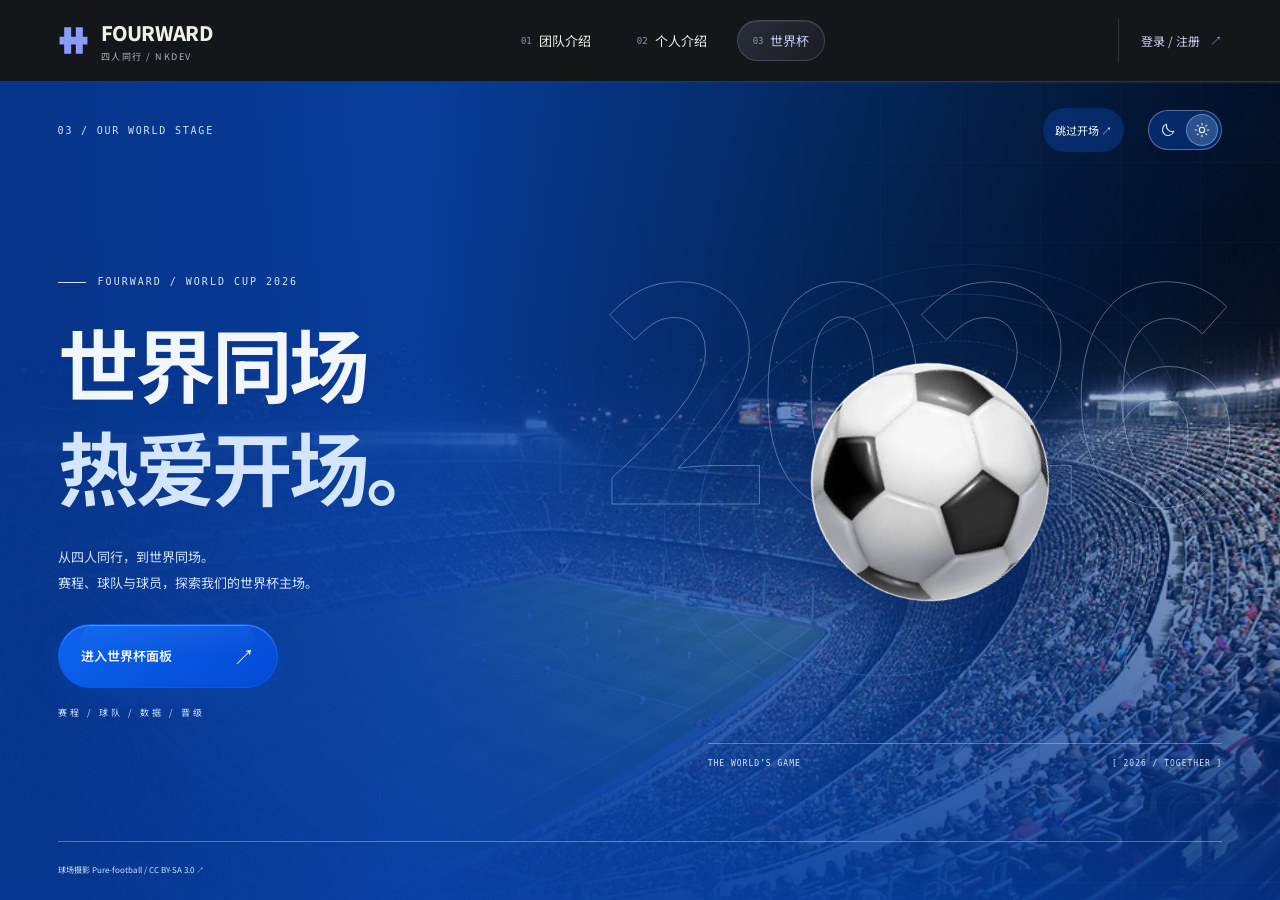
==== commit defd8c43: "留言审核，作业上传，账号管理" ====
--- a/public/worldcup/index.html
+++ b/public/worldcup/index.html
@@ -7,29 +7,34 @@
     <meta name="worldcup-mode" content="snapshot">
     <meta name="description" content="FOURWARD 2026 世界杯资料中心：赛程赛果、球队名单、球员数据、积分晋级和双队双球员对比。仓库快照，只读展示，非实时赛况。">
     <title>2026 世界杯 · FOURWARD 资料中心</title>
+    <script src="../assets/js/worldcup-theme.js?v=2"></script>
     <link rel="stylesheet" href="../assets/css/common.css?v=1">
     <link rel="stylesheet" href="../assets/css/worldcup-shell.css?v=2">
     <link rel="stylesheet" href="../assets/css/worldcup-data.css?v=9">
     <link rel="stylesheet" href="../assets/css/worldcup-formation.css?v=1">
-    <link rel="stylesheet" href="../assets/css/worldcup-snapshot.css?v=1">
-    <script type="module" src="../assets/js/worldcup-snapshot.mjs?v=1"></script>
+    <link rel="stylesheet" href="../assets/css/worldcup-snapshot.css?v=2">
+    <link rel="stylesheet" href="../assets/css/worldcup-experience.css?v=8">
+    <link rel="stylesheet" href="../assets/css/site-navigation.css?v=1">
+    <script type="module" src="../assets/js/site-navigation.mjs?v=1"></script>
+    <script type="module" src="../assets/js/worldcup-experience.mjs?v=7"></script>
+    <script type="module" src="../assets/js/worldcup-snapshot.mjs?v=2"></script>
   </head>
   <body class="wc-app">
     <a class="skip-link" href="#main">跳到主要内容</a>
-    <header class="site-header">
+    <header class="site-header app-header" data-session-endpoint="../api.php?action=session">
       <a class="brand" href="../#team" aria-label="FOURWARD 团队首页">
         <svg class="brand-mark" viewBox="0 0 40 40" aria-hidden="true"><path d="M8 3h9v34H8zM23 3h9v34h-9zM2 15h36v10H2z" fill="currentColor"/></svg>
         <span>FOURWARD<small>四人同行 / NKDEV</small></span>
       </a>
       <nav class="main-nav" aria-label="主导航">
         <a href="../#team"><span>01</span>团队介绍</a>
-        <a href="../#members"><span>02</span>成员档案</a>
+        <a href="../#members"><span>02</span>个人介绍</a>
         <a class="is-active" href="./index.html" aria-current="location"><span>03</span>世界杯</a>
       </nav>
-      <a class="repo-link" href="https://github.com/ACobayashi/WorldCup2026DB" target="_blank" rel="noopener noreferrer">项目仓库 <span aria-hidden="true">↗</span></a>
+      <a class="site-account" href="../account.php">登录 / 注册 <span aria-hidden="true">↗</span></a>
     </header>
     <main id="main" class="wc-main" tabindex="-1">
-      <div class="wc-heading"><div><p class="wc-eyebrow">FOURWARD / WORLD CUP 2026</p><h1 id="snapshot-title">世界杯资料中心</h1></div><a class="glass-button" href="./demo.html">比分与支持度演示 ↗</a></div>
+      <div class="wc-heading"><div><p class="wc-eyebrow">FOURWARD / WORLD CUP 2026</p><h1 id="snapshot-title">世界杯资料中心</h1></div><div class="wc-heading-actions"><a class="glass-button" href="./demo.html">比分与支持度演示 ↗</a></div></div>
       <nav class="wc-tabs" aria-label="世界杯模块">
         <a href="./index.html?view=matches" data-view="matches">赛程与赛果</a>
         <a href="./index.html?view=teams" data-view="teams">参赛球队</a>
@@ -38,8 +43,6 @@
         <a href="./index.html?view=team_compare" data-view="team_compare">球队对比</a>
         <a href="./index.html?view=groups" data-view="groups">积分与晋级</a>
       </nav>
-      <details class="wc-notice wc-snapshot-disclosure"><summary>只读仓库快照 · 非实时赛况 / 使用说明</summary><p>来自功能分支已提交的 2026 赛事资料，并非官方或实时赛况。缺失数据保留为 —。在线展示不连接数据库，不提供登录、投票或后台写入；原合成示例保留在独立演示页。</p></details>
-      <div id="snapshot-summary" class="wc-summary" aria-label="快照数据概览"></div>
       <div id="snapshot-content" aria-busy="true"><p class="wc-muted">正在读取赛事资料……</p></div>
       <p id="snapshot-status" class="visually-hidden" role="status" aria-live="polite"></p>
       <noscript><section class="wc-empty"><h2>请启用 JavaScript 浏览赛事资料</h2><p>当前为无需 PHP 和数据库的只读快照版。</p><a href="../#team">返回团队主页</a></section></noscript>
--- a/public/assets/css/worldcup-data.css
+++ b/public/assets/css/worldcup-data.css
@@ -94,11 +94,10 @@
 .wc-ability-legend b { color:#edf5ff; font-size:12px; font-weight:600; }
 .wc-ability-legend small { color:#91a7c7; font-size:10px; }
 .wc-compare-picker { margin-bottom:22px; }
-.wc-compare-form { display:grid; grid-template-columns:minmax(0,1fr) auto minmax(0,1fr) auto; align-items:end; gap:14px; }
+.wc-compare-form { display:grid; grid-template-columns:minmax(0,1fr) auto minmax(0,1fr); align-items:end; gap:14px; }
 .wc-compare-form:before { content:"VS"; grid-column:2; grid-row:1; align-self:end; margin-bottom:13px; color:#7f95b5; font-weight:800; letter-spacing:.12em; }
 .wc-compare-form label:first-of-type { grid-column:1; grid-row:1; }
 .wc-compare-form label:nth-of-type(2) { grid-column:3; grid-row:1; }
-.wc-compare-form button { grid-column:4; grid-row:1; }
 .wc-compare-form label { display:grid; gap:7px; color:#a9bfdc; font-size:12px; }
 .wc-compare-form select,.wc-player-search { width:100%; min-width:0; padding:12px 36px 12px 12px; border:1px solid #91acd82b; border-radius:10px; background:#101a29; color:#eef5ff; box-sizing:border-box; }
 .wc-player-search { padding-right:12px; }
@@ -161,7 +160,7 @@
 .wc-ranking-table .wc-podium { display:grid; place-items:center; background:#c5aa6722; color:#e1cb8f; border-radius:6px; width:27px; height:28px; }
 :where(.wc-roster-card,.wc-ranking-nav a,.wc-ranking-player,.wc-player-list a):focus-visible { outline:2px solid #b6cefa; outline-offset:3px; }
 @media(max-width:1000px) { .wc-player-board { grid-template-columns:1fr; } .wc-team-summary.wc-player-summary { grid-template-columns:repeat(3,minmax(0,1fr)); } .wc-ranking-layout { grid-template-columns:145px minmax(0,1fr); } }
-@media(max-width:800px) { .wc-compare-form { grid-template-columns:1fr; } .wc-compare-form:before { display:none; } .wc-compare-form label:first-of-type,.wc-compare-form label:nth-of-type(2),.wc-compare-form button { grid-column:1; grid-row:auto; } .wc-compare-heroes { grid-template-columns:1fr; } .wc-ability-visual { grid-template-columns:1fr; } .wc-ability-legend { grid-template-columns:repeat(2,minmax(0,1fr)); } }
+@media(max-width:800px) { .wc-compare-form { grid-template-columns:1fr; } .wc-compare-form:before { display:none; } .wc-compare-form label:first-of-type,.wc-compare-form label:nth-of-type(2),.wc-compare-form noscript { grid-column:1; grid-row:auto; } .wc-compare-heroes { grid-template-columns:1fr; } .wc-ability-visual { grid-template-columns:1fr; } .wc-ability-legend { grid-template-columns:repeat(2,minmax(0,1fr)); } }
 @media(max-width:560px) { .wc-ability-legend { grid-template-columns:1fr; } .wc-performance-chart { padding:14px 10px; } .wc-performance-row { grid-template-columns:72px minmax(0,1fr); gap:9px; } .wc-performance-bars>div { grid-template-columns:minmax(0,1fr) 52px; } }
 @media(max-width:600px) { .wc-player-hero,.wc-team-compare-card { align-items:flex-start; flex-direction:column; padding:22px; } .wc-team-value { text-align:left; } .wc-player-identity { gap:16px; } .wc-player-jersey { width:58px; height:76px; font-size:30px; } .wc-player-identity h2 { font-size:22px; } .wc-player-metrics { grid-template-columns:repeat(2,minmax(0,1fr)); } .wc-player-events { grid-template-columns:1fr; } .wc-ranking-layout { display:block; } .wc-ranking-nav { display:flex; overflow-x:auto; gap:5px; margin-bottom:18px; } .wc-ranking-nav a { flex-shrink:0; } }
 @media(prefers-reduced-motion:reduce) { .wc-roster-card { transition:none; } }
--- a/public/assets/css/worldcup-snapshot.css
+++ b/public/assets/css/worldcup-snapshot.css
@@ -1,6 +1,3 @@
-.wc-snapshot-disclosure { margin: 16px 0; }
-.wc-snapshot-disclosure summary { cursor: pointer; }
-.wc-snapshot-disclosure p { font-size: 12px; margin-bottom: 0; }
 .wc-snapshot-metrics { display: grid; grid-template-columns: repeat(3, minmax(0, 1fr)); gap: 1px; background: #9db5de26; border: 1px solid #9db5de26; border-radius: 14px; overflow: hidden; }
 .wc-snapshot-metrics > div { min-width: 0; display: grid; align-content: start; gap: 12px; padding: 20px 16px; background: #233147; }
 .wc-snapshot-metrics span { color: #a6bad8; font-size: 12px; }
--- a/public/assets/css/worldcup-experience.css
+++ b/public/assets/css/worldcup-experience.css
@@ -0,0 +1,231 @@
+.wc-main, .wc-entrance {
+  --wc-ui-ink: #e8ecff;
+  --wc-ui-muted: #a6b2ca;
+  --wc-ui-accent: #bcc6ff;
+  --wc-ui-line: #a6b7ea38;
+  --wc-ui-surface: #202a3d;
+  --wc-ui-selected: #8b9cff24;
+}
+.wc-app > .site-header { background: #141719; }
+.wc-heading { position: relative; align-items: flex-start; }
+.wc-heading-actions, .wc-experience-tools, .wc-entrance-controls { display: flex; align-items: center; flex-wrap: wrap; gap: 12px; }
+.wc-heading-actions { justify-content: flex-end; margin-left: auto; }
+.wc-experience-tools { flex-wrap: nowrap; gap: 16px; }
+.wc-theme-switch { display: inline-flex; flex-shrink: 0; gap: 2px; padding: 3px; border: 1px solid var(--wc-ui-line); border-radius: 99px; background: var(--wc-ui-surface); }
+.wc-theme-switch button { display: inline-flex; align-items: center; justify-content: center; width: 32px; height: 32px; padding: 7px; border: 1px solid transparent; border-radius: inherit; background: transparent; color: var(--wc-ui-muted); }
+.wc-theme-switch svg { width: 16px; height: 16px; }
+.wc-theme-switch button:hover { color: var(--wc-ui-accent); }
+.wc-theme-switch button[aria-pressed="true"] { border-color: var(--wc-ui-line); color: var(--wc-ui-accent); background: var(--wc-ui-selected); }
+.wc-text-button { display: inline-flex; align-items: center; justify-content: center; min-height: 44px; padding: 8px 0; border: 0; background: transparent; color: var(--wc-ui-muted); font-size: 11px; white-space: nowrap; }
+.wc-text-button:hover { color: var(--wc-ui-accent); }
+
+.wc-entrance-open { overflow: hidden; }
+.wc-entrance {
+  position: fixed;
+  inset: var(--header-height) 0 0;
+  z-index: 15;
+  overflow-y: auto;
+  overflow-x: clip;
+  overscroll-behavior: contain;
+  isolation: isolate;
+  color: var(--wc-ui-ink);
+  background: #131a29;
+}
+.wc-entrance--pulling { visibility: hidden; }
+.wc-entrance-pull { position: fixed; z-index: 16; overflow: clip; pointer-events: none; }
+.wc-entrance-strip { position: absolute; left: 0; width: 100%; overflow: hidden; will-change: transform; transform: translate3d(-220vw, 0, 0); }
+.wc-entrance-strip::after { content: ""; position: absolute; top: 0; bottom: 0; right: 0; width: 1px; background: #d4e5ff40; }
+.wc-entrance-strip-surface { position: absolute; inset: auto; left: 0; width: 100%; overflow: hidden; }
+.wc-entrance-pull-guide { position: absolute; z-index: 2; transform: translate3d(-220vw, 0, 0); will-change: transform; filter: drop-shadow(18px 20px 22px #03132f66); }
+.wc-entrance-pull-ball { display: block; width: 100%; height: 100%; border-radius: 50%; rotate: -18deg; }
+.wc-entrance-background { position: absolute; inset: 0; overflow: hidden; z-index: -1; pointer-events: none; }
+.wc-entrance-photo { width: 100%; height: 100%; object-fit: cover; object-position: 64% 60%; filter: saturate(.45); }
+.wc-entrance-shade { position: absolute; inset: 0; background: linear-gradient(90deg, #131a29 10%, #131a29f2 32%, #1c254999 70%, #21233c80), linear-gradient(0deg, #131a29 0, transparent 50%, #131a2966); }
+.wc-entrance-grid { position: absolute; inset: 0; opacity: .4; background-image: linear-gradient(#c4c1ff12 1px, transparent 1px), linear-gradient(90deg, #c4c1ff12 1px, transparent 1px); background-size: 80px 80px; mask-image: linear-gradient(90deg, transparent 30%, #000); }
+.wc-entrance-inner { display: flex; flex-direction: column; min-height: 100%; width: min(1600px, 100%); padding: 26px 4.5% 24px; margin: 0 auto; }
+.wc-entrance-top { position: relative; z-index: 3; display: flex; align-items: center; justify-content: space-between; gap: 16px; }
+.wc-entrance-index { color: var(--wc-ui-muted); font: 10px/1.5 monospace; letter-spacing: 1.8px; }
+.wc-entrance-controls { gap: 24px; justify-content: flex-end; }
+.wc-entrance-stage { display: grid; grid-template-columns: 1.15fr 1fr; align-items: center; flex: 1; min-height: 490px; padding: clamp(35px, 6vh, 74px) 0; }
+.wc-entrance-copy { position: relative; z-index: 2; }
+.wc-entrance-eyebrow { display: flex; align-items: center; gap: 12px; margin: 0 0 24px; color: var(--wc-ui-accent); font: 10px/1.6 monospace; letter-spacing: 2px; }
+.wc-entrance-eyebrow::before { content: ""; width: 28px; height: 1px; background: currentColor; }
+.wc-entrance-title { margin: 0; font-size: clamp(52px, 6.3vw, 98px); font-weight: 650; letter-spacing: -4px; line-height: 1.2; outline: none; }
+.wc-entrance-line { display: block; overflow: hidden; padding: 0 0 .07em; }
+.wc-entrance-line > span { display: block; }
+.wc-entrance-line:last-child { color: var(--wc-ui-accent); }
+.wc-entrance-description { color: var(--wc-ui-muted); white-space: pre-line; font-size: 13px; line-height: 2; margin: 25px 0 28px; }
+.wc-entrance-enter { min-height: 52px; min-width: 220px; justify-content: space-between; font-size: 13px; padding: 14px 22px; }
+.wc-entrance-enter > span { font-size: 22px; margin-left: 32px; }
+.wc-entrance-topics { margin: 18px 0 0; color: var(--wc-ui-muted); font-size: 9px; letter-spacing: 3px; }
+.wc-entrance-art { position: relative; min-width: 0; height: 100%; min-height: 390px; pointer-events: none; }
+.wc-entrance-year { position: absolute; top: 4%; left: -15%; font-size: clamp(160px, 23vw, 360px); font-weight: 750; line-height: 1; letter-spacing: -.065em; color: transparent; -webkit-text-stroke: 1px #bdc0ff44; user-select: none; }
+.wc-entrance-orbit { position: absolute; top: 8%; left: 2%; width: 86%; aspect-ratio: 1; max-width: 470px; border: 1px solid #c4c1ff30; border-radius: 50%; transform: rotate(-24deg) scaleY(.78); background: radial-gradient(ellipse, #9d93e912, transparent 65%); }
+.wc-entrance-orbit::before, .wc-entrance-orbit::after { content: ""; position: absolute; inset: 12%; border: 1px dashed #c4c1ff35; border-radius: 50%; }
+.wc-entrance-orbit::after { inset: -8%; border-style: solid; border-color: #c4c1ff16; }
+.wc-entrance-ball { position: absolute; width: 44%; max-width: 240px; height: auto; aspect-ratio: 1; border-radius: 50%; top: 27%; left: 24%; rotate: -18deg; filter: drop-shadow(0 38px 34px #04091c80); }
+.wc-entrance-art-caption { position: absolute; bottom: 3%; left: 5%; right: 0; display: flex; flex-wrap: wrap; gap: 12px; justify-content: space-between; border-top: 1px solid var(--wc-ui-line); padding-top: 14px; color: var(--wc-ui-muted); font: 8px/1.5 monospace; letter-spacing: 1px; }
+.wc-entrance-bottom { display: flex; justify-content: space-between; align-items: flex-end; flex-wrap: wrap; gap: 24px; padding-top: 22px; border-top: 1px solid var(--wc-ui-line); }
+.wc-entrance-facts { display: flex; gap: clamp(24px, 4vw, 64px); }
+.wc-entrance-facts > div { display: flex; align-items: baseline; gap: 10px; }
+.wc-entrance-facts strong { font-size: 28px; font-weight: 500; letter-spacing: -1px; }
+.wc-entrance-facts span { color: var(--wc-ui-muted); font: 8px/1.5 monospace; letter-spacing: 1px; }
+.wc-entrance-credit { color: var(--wc-ui-muted); font-size: 8px; }
+
+/* Keep shared header/footer colors independent of the content theme. */
+:root[data-wc-theme="light"] .wc-app { background: radial-gradient(ellipse at 95% 0, #a9cfff 0, #dceaff 35%, #edf5ff 70%); }
+:root[data-wc-theme="light"] :is(.wc-main, .wc-entrance) {
+  --wc-ui-ink: #132e54;
+  --wc-ui-muted: #3e5f86;
+  --wc-ui-accent: #075be8;
+  --wc-ui-line: #bdd5f2;
+  --wc-ui-surface: #f4f8ffe6;
+  --wc-ui-selected: #d5e6ff;
+  color: var(--wc-ui-ink);
+  color-scheme: light;
+}
+:root[data-wc-theme="light"] .wc-main { --line: var(--wc-ui-line); --accent: var(--wc-ui-accent); }
+:root[data-wc-theme="light"] :is(.wc-main, .wc-entrance) :is(a, button, input, select, [tabindex]):focus-visible { outline-color: var(--wc-ui-accent); }
+:root[data-wc-theme="light"] .wc-main :is(.wc-eyebrow, .wc-back, .wc-breadcrumb a, .wc-code, .wc-player-card-link, .wc-player-events a) { color: var(--wc-ui-accent); }
+:root[data-wc-theme="light"] .wc-main :is(.wc-muted, .wc-empty p, .wc-summary span, .wc-filters label, .wc-pagination, .wc-table-wrap th, .wc-facts dt, .wc-breadcrumb, .wc-match-top, .wc-match-meta, .wc-hero-team > span, .wc-score-center > span, .wc-score-center small, .wc-pitch-legend, .wc-formation-teams small) { color: var(--wc-ui-muted); }
+:root[data-wc-theme="light"] .wc-tabs { border-color: var(--line); }
+:root[data-wc-theme="light"] .wc-tabs a { color: var(--wc-ui-muted); }
+:root[data-wc-theme="light"] .wc-tabs a:hover,
+:root[data-wc-theme="light"] .wc-tabs a[aria-current] { color: #fff; background: var(--wc-ui-accent); border-color: var(--wc-ui-accent); }
+:root[data-wc-theme="light"] .wc-summary > div { background: #ffffffb8; border-color: #a9c9f3; }
+:root[data-wc-theme="light"] .wc-main :is(.wc-summary strong, .wc-card-score, .wc-scoreboard strong, .wc-score-center strong, .wc-team-summary strong, .wc-team-fixture strong) { color: var(--wc-ui-accent); }
+:root[data-wc-theme="light"] .wc-main :is(.wc-card, .wc-panel) { background: linear-gradient(140deg, #ffffffed, #edf5ffed); border-color: #a9c9f3; box-shadow: 0 6px 24px #075be80a; }
+:root[data-wc-theme="light"] .wc-main :is(.wc-empty, .wc-notice, .wc-code) { background: #d7e8ff80; border-color: #87b6f2; color: #28548b; }
+:root[data-wc-theme="light"] .wc-main :is(.glass-button, .primary-button, .dark-button) { color: #fff; border-color: #075be8; background: #075be8 linear-gradient(135deg, #0b63ed, #034ad5); box-shadow: inset 0 1px #ffffff33, 0 5px 16px #075be81a; }
+:root[data-wc-theme="light"] .wc-main .glass-button:hover:not(:disabled) { color: #fff; background: #0343b7; border-color: #0343b7; }
+:root[data-wc-theme="light"] .wc-main :is(.wc-filters input, .wc-filters select, .wc-match-picker select, .wc-position-filter select, .wc-compare-form select, .wc-player-search) { color: #1b3d69; background: #fff; border-color: #a9c9f3; }
+:root[data-wc-theme="light"] .wc-main input::placeholder { color: #56749a; }
+:root[data-wc-theme="light"] .wc-main :is(.wc-match-hero, .wc-team-hero, .wc-player-hero, .wc-team-compare-card) { background: radial-gradient(ellipse at 15% 0, #a8ceff80, transparent 70%), linear-gradient(125deg, #fff, #dfedff); border-color: #9fc4f5; }
+:root[data-wc-theme="light"] .wc-main :is(.wc-badge, .wc-shirt, .wc-player-jersey, .wc-squad-label, .wc-single-match-header) { color: #064bc4; border-color: #9fc4f5; background: #d5e6ffb3; }
+:root[data-wc-theme="light"] .wc-main :is(.wc-section-nav, .wc-match-meta, .wc-squad-label, .wc-player-list li, .wc-event, .wc-stat-row, .wc-team-fixture, .wc-national-card-bottom, .wc-player-events li, .wc-single-stat-groups dl > div) { border-color: var(--line); }
+:root[data-wc-theme="light"] .wc-main :is(.wc-section-nav a, .wc-provenance summary, .wc-event time, .wc-event b, .wc-player-list small, .wc-squad-label span, .wc-stat-row > div:first-child, .wc-national-card p, .wc-national-card-top > span, .wc-national-card-bottom, .wc-team-identity p:last-child, .wc-player-identity p:last-child) { color: var(--wc-ui-muted); }
+:root[data-wc-theme="light"] .wc-main .wc-section-nav a:hover { color: var(--wc-ui-accent); box-shadow: 0 2px var(--wc-ui-accent); }
+:root[data-wc-theme="light"] .wc-main :is(.wc-stat-row b, .wc-roster-numbers b, .wc-player-metrics strong, .wc-player-event-summary b, .wc-single-stat-groups dd, .wc-single-match-result strong, .wc-metric-category dd, .wc-snapshot-metrics strong) { color: #103f8d; }
+:root[data-wc-theme="light"] .wc-main :is(.wc-event-icon, .wc-goals, .wc-ranking-value, .wc-qualified-key, .wc-standing-team small, .wc-bracket-team.is-winner, .wc-formation-teams b) { color: #217551; }
+:root[data-wc-theme="light"] .wc-main :is(.wc-event-yellow_card .wc-event-icon, .wc-player-list .wc-goalkeeper-line, .wc-overall-score, .wc-team-value, .wc-champion-label) { color: #996921; }
+:root[data-wc-theme="light"] .wc-main :is(.wc-event-red_card .wc-event-icon, .wc-event-subbed_off .wc-event-icon) { color: #b94568; }
+:root[data-wc-theme="light"] .wc-main .wc-stat-bar { background: #82b5f4; }
+:root[data-wc-theme="light"] .wc-main .wc-stat-bar > span { background: #0b63ed; border-color: #fff; }
+:root[data-wc-theme="light"] .wc-main .wc-stat-bar.is-unknown { background: #d8e6fa; }
+:root[data-wc-theme="light"] .wc-main :is(.wc-team-summary > div, .wc-roster-card, .wc-player-metrics > div, .wc-player-event-summary > span, .wc-radar-empty) { background: #ffffffb8; border-color: #a9c9f3; }
+:root[data-wc-theme="light"] .wc-main :is(.wc-roster-card:hover, .wc-national-card:hover) { background: #d9e9ff; border-color: #609df0; }
+:root[data-wc-theme="light"] .wc-main :is(.wc-team-summary span, .wc-roster-numbers span, .wc-roster-shirt, .wc-position-heading > span, .wc-team-fixture small, .wc-team-fixture > div:first-child, .wc-player-metrics span, .wc-player-metrics small, .wc-player-event-summary > span, .wc-player-events time, .wc-team-value small, .wc-team-compare-identity p:last-child, .wc-overall-score small) { color: var(--wc-ui-muted); }
+:root[data-wc-theme="light"] .wc-main .wc-player-portrait:not(.wc-player-portrait--headshot) { background: radial-gradient(ellipse at 50% 25%, #e4f0ff, #aacbfa); border-color: #a9c9f3; }
+:root[data-wc-theme="light"] .wc-main .wc-portrait-fallback { color: #155ab4; background: transparent; }
+:root[data-wc-theme="light"] .wc-main :is(.wc-ranking-nav, .wc-data-tabs) { background: #d6e6fc; border-color: #aecbf3; }
+:root[data-wc-theme="light"] .wc-main :is(.wc-ranking-nav a, .wc-data-tabs a, .wc-match-picker label, .wc-position-filter label, .wc-compare-form label, .wc-search-status) { color: var(--wc-ui-muted); }
+:root[data-wc-theme="light"] .wc-main :is(.wc-ranking-nav a[aria-current], .wc-ranking-nav a:hover, .wc-data-tabs a[aria-current], .wc-data-tabs a:hover) { color: #fff; background: var(--wc-ui-accent); }
+:root[data-wc-theme="light"] .wc-main .wc-ranking-player { color: #103f8d; }
+:root[data-wc-theme="light"] .wc-main .wc-podium { color: #8a611e; background: #f7edce; }
+:root[data-wc-theme="light"] .wc-main :is(.wc-standing-panel, .wc-bracket-match) { background: #fff; border-color: #aecbf3; }
+:root[data-wc-theme="light"] .wc-main .wc-group-heading { background: #d6e7ff; border-color: #aecbf3; }
+:root[data-wc-theme="light"] .wc-main .wc-group-heading b { color: #064bc4; background: #b1d1ff99; }
+:root[data-wc-theme="light"] .wc-main :is(.wc-group-heading > a, .wc-standings-heading p, .wc-rank, .wc-bracket-match > small, .wc-bracket-team.is-loser, .wc-panel .wc-bracket-round, .wc-bronze h3) { color: var(--wc-ui-muted); }
+:root[data-wc-theme="light"] .wc-main :is(.wc-standings-table th, .wc-standings-table td) { border-color: #d0e0f6; }
+:root[data-wc-theme="light"] .wc-main .wc-standings-table thead th { background: #e7f0ff; color: var(--wc-ui-muted); }
+:root[data-wc-theme="light"] .wc-main .wc-standings-table tr.is-qualified { background: #e9f5ef; }
+:root[data-wc-theme="light"] .wc-main .wc-points { color: #103f8d; }
+:root[data-wc-theme="light"] .wc-main .wc-bracket-scroll { border-color: var(--line); scrollbar-color: #78a7e8 #e7f0ff; }
+:root[data-wc-theme="light"] .wc-main .wc-bracket-lines path { stroke: #78a7e8; }
+:root[data-wc-theme="light"] .wc-main .wc-bracket-match:hover { background: #dfedff; border-color: #609df0; }
+:root[data-wc-theme="light"] .wc-main .wc-bracket-node.is-final .wc-bracket-match { background: #fff9eb; border-color: #d9bf83; }
+:root[data-wc-theme="light"] .wc-main .wc-grouped-player-stats { border-color: #aecbf3; }
+:root[data-wc-theme="light"] .wc-main .wc-metric-category > h3 { color: #064bc4; background: #d6e7ff; }
+:root[data-wc-theme="light"] .wc-main .wc-metric-category > dl { background: #bdd5f6; }
+:root[data-wc-theme="light"] .wc-main :is(.wc-metric-category > dl > div, .wc-snapshot-metrics > div) { background: #fff; }
+:root[data-wc-theme="light"] .wc-main :is(.wc-metric-category dt, .wc-metric-category small, .wc-single-match-header p, .wc-single-match-result small, .wc-single-stat-groups dt, .wc-snapshot-metrics span, .wc-snapshot-metrics small, .wc-snapshot-bar-row > span) { color: var(--wc-ui-muted); }
+:root[data-wc-theme="light"] .wc-main .wc-snapshot-metrics { background: #bdd5f6; border-color: #bdd5f6; }
+:root[data-wc-theme="light"] .wc-main :is(.wc-radar-panel, .wc-radar-panel[data-position="FW"]) { --radar-color: #075be8; --radar-fill: #075be824; }
+:root[data-wc-theme="light"] .wc-main .wc-radar-panel[data-position="DF"] { --radar-color: #278460; --radar-fill: #27846024; }
+:root[data-wc-theme="light"] .wc-main .wc-radar-panel[data-position="MF"] { --radar-color: #1674ce; --radar-fill: #1674ce24; }
+:root[data-wc-theme="light"] .wc-main .wc-radar-panel[data-position="GK"] { --radar-color: #a67d27; --radar-fill: #a67d2724; }
+:root[data-wc-theme="light"] .wc-main :is(.wc-radar text, .wc-snapshot-radar text) { fill: var(--wc-ui-muted); }
+:root[data-wc-theme="light"] .wc-main :is(.wc-radar-grid, .wc-radar-spoke, .wc-snapshot-radar polygon[fill="none"], .wc-snapshot-radar path) { stroke: #a0bfe8; }
+:root[data-wc-theme="light"] .wc-main .wc-radar-average { stroke: #7696c2; }
+:root[data-wc-theme="light"] .wc-main :is(.wc-radar-dot, .wc-ability-dot-a, .wc-ability-dot-b) { stroke: #fff; }
+:root[data-wc-theme="light"] .wc-main :is(.wc-radar-legend, .wc-radar-values tbody th, .wc-radar-empty p, .wc-ability-legend, .wc-ability-legend small, .wc-compare-chart-legend, .wc-performance-row > strong, .wc-compare-table tbody th) { color: var(--wc-ui-muted); }
+:root[data-wc-theme="light"] .wc-main .wc-ability-visual { --ability-a: #0b63ed; --ability-b: #b96524; }
+:root[data-wc-theme="light"] .wc-main :is(.wc-performance-chart, .wc-ability-legend span) { background: #e7f0ff; border-color: #a9c9f3; }
+:root[data-wc-theme="light"] .wc-main :is(.wc-performance-bars b, .wc-ability-legend b) { color: #103f8d; }
+:root[data-wc-theme="light"] .wc-main :is(.wc-performance-bars span, .wc-compare-chart-legend i, .wc-snapshot-bar--left) { background: #0b63ed; }
+:root[data-wc-theme="light"] .wc-main :is(.wc-performance-bars .is-b span, .wc-compare-chart-legend .is-b i, .wc-snapshot-bar--right) { background: #b96524; }
+:root[data-wc-theme="light"] .wc-main :is(.wc-ability-series-a, .wc-snapshot-radar polygon[stroke="#80b9ff"]) { stroke: #0b63ed; fill: #0b63ed24; }
+:root[data-wc-theme="light"] .wc-main :is(.wc-ability-series-b, .wc-snapshot-radar polygon[stroke="#ffbd85"]) { stroke: #b96524; fill: #b9652424; }
+
+:root[data-wc-theme="light"] .wc-entrance {
+  --wc-ui-ink: #f1f6ff;
+  --wc-ui-muted: #d2e4ff;
+  --wc-ui-accent: #d4e5ff;
+  --wc-ui-line: #c1d9ff66;
+  --wc-ui-surface: #083a8f99;
+  --wc-ui-selected: #a2c5ff40;
+  background: #07388f;
+}
+:root[data-wc-theme="light"] .wc-entrance-photo { filter: saturate(.95) contrast(1.08) brightness(.86); }
+:root[data-wc-theme="light"] .wc-entrance-shade { background: linear-gradient(90deg, #06368ff7 5%, #0842a8e8 32%, #0750b863 70%, #06429818), linear-gradient(0deg, #04328be0, transparent 65%, #0b3f8e26); }
+:root[data-wc-theme="light"] .wc-entrance-grid { background-image: linear-gradient(#a6ccff16 1px, transparent 1px), linear-gradient(90deg, #a6ccff16 1px, transparent 1px); }
+:root[data-wc-theme="light"] .wc-entrance-eyebrow { color: #d3e4ff; }
+:root[data-wc-theme="light"] .wc-entrance-year { -webkit-text-stroke-color: #c4ddff66; }
+:root[data-wc-theme="light"] .wc-entrance-orbit { border-color: #5496ef4a; background: radial-gradient(ellipse, #3c8bf222, transparent 65%); }
+:root[data-wc-theme="light"] .wc-entrance-orbit::before { border-color: #5496ef52; }
+:root[data-wc-theme="light"] .wc-entrance-orbit::after { border-color: #5496ef29; }
+:root[data-wc-theme="light"] .wc-entrance-ball { filter: drop-shadow(0 32px 28px #031e5a80); }
+:root[data-wc-theme="light"] .wc-entrance-enter { color: #fff; border-color: #075be8; background: #075be8 linear-gradient(135deg, #0b63ed, #034ad5); box-shadow: inset 0 1px #ffffff55, 0 10px 28px #075be82e; }
+:root[data-wc-theme="light"] .wc-entrance-enter:hover { background: #0343b7; }
+:root[data-wc-theme="light"] .wc-entrance-skip { padding: 8px 12px; border-radius: 99px; color: #f4f8ff; background: #07378a99; }
+:root[data-wc-theme="light"] .wc-entrance .wc-theme-switch button[aria-pressed="true"] { color: #f2f7ff; }
+
+@media (max-width: 1100px) {
+  .wc-heading { align-items: flex-start; }
+  .wc-heading-actions { max-width: 350px; }
+  .wc-entrance-facts { gap: 28px; }
+  .wc-entrance-facts > div { gap: 7px; }
+}
+@media (max-width: 700px) {
+  .wc-heading { flex-direction: column; margin-bottom: 24px; padding-top: 46px; }
+  .wc-heading-actions { max-width: none; justify-content: flex-end; gap: 12px 18px; }
+  .wc-experience-tools { position: absolute; top: -8px; right: 0; gap: 14px; }
+  .wc-entrance-inner { padding: 18px 24px; }
+  .wc-entrance-index { display: none; }
+  .wc-entrance-controls { width: 100%; justify-content: flex-end; gap: 16px; }
+  .wc-entrance-stage { display: flex; flex-direction: column-reverse; align-items: stretch; min-height: 0; padding: 12px 0 28px; }
+  .wc-entrance-art { flex: 1; min-height: 190px; width: min(360px, 100%); align-self: center; }
+  .wc-entrance-year { font-size: clamp(125px, 40vw, 180px); top: 2%; left: 50%; translate: -50% 0; }
+  .wc-entrance-ball { width: 125px; top: 24%; left: calc(50% - 62px); }
+  .wc-entrance-orbit { width: 190px; left: calc(50% - 95px); top: 8%; }
+  .wc-entrance-art-caption { display: none; }
+  .wc-entrance-title { font-size: clamp(40px, 11.8vw, 68px); letter-spacing: -2px; }
+  .wc-entrance-eyebrow { font-size: 8px; margin-bottom: 16px; letter-spacing: 1.8px; }
+  .wc-entrance-description { font-size: 11px; margin: 16px 0 22px; }
+  .wc-entrance-enter { min-height: 48px; min-width: 220px; }
+  .wc-entrance-topics { margin-top: 14px; font-size: 8px; }
+  .wc-entrance-bottom { padding-top: 16px; gap: 16px; }
+  .wc-entrance-facts { width: 100%; justify-content: space-between; gap: 10px; }
+  .wc-entrance-facts > div { align-items: flex-start; flex-direction: column; gap: 4px; }
+  .wc-entrance-facts strong { font-size: 22px; }
+  .wc-entrance-facts span { font-size: 7px; }
+  .wc-entrance-credit { font-size: 7px; }
+  :root[data-wc-theme="light"] .wc-entrance-photo { height: 68%; object-position: 52% 65%; }
+  :root[data-wc-theme="light"] .wc-entrance-shade { background: linear-gradient(180deg, #07398c8c, #0a46964d 25%, #07409866 40%, #08398feb 56%, #07388f 70%); }
+}
+@media (max-height: 730px) and (min-width: 701px) {
+  .wc-entrance-stage { min-height: 370px; padding: 26px 0; }
+  .wc-entrance-art { min-height: 300px; }
+  .wc-entrance-title { font-size: clamp(46px, 5.8vw, 76px); }
+  .wc-entrance-description { margin: 14px 0 20px; }
+  .wc-entrance-eyebrow { margin-bottom: 16px; }
+}
+@media (max-height: 750px) and (max-width: 700px) {
+  .wc-entrance-art { min-height: 130px; }
+  .wc-entrance-ball { width: 95px; left: calc(50% - 47px); top: 14%; }
+  .wc-entrance-year { font-size: 130px; top: -4%; }
+  .wc-entrance-orbit { width: 145px; left: calc(50% - 72px); top: 0; }
+}
+@media (prefers-reduced-motion: reduce) {
+  .wc-entrance *, .wc-experience-tools * { transition: none; }
+}
--- a/public/assets/css/site-navigation.css
+++ b/public/assets/css/site-navigation.css
@@ -0,0 +1,19 @@
+.app-header { height: var(--header-height); background: #141719; }
+.app-header .main-nav { flex-shrink: 0; }
+.app-header .brand { flex-shrink: 0; }
+.site-account { display: inline-flex; align-items: center; justify-content: center; gap: 10px; min-height: 44px; padding-left: 22px; border-left: 1px solid var(--line); font-size: 12px; color: #c7d2f3; white-space: nowrap; }
+.site-account:hover, .site-account.is-active { color: #eef1ff; }
+.site-account span { color: #9eaff7; }
+@media (max-width: 900px) {
+  .app-header { gap: 14px; }
+  .site-account { padding-left: 14px; font-size: 11px; }
+}
+@media (max-width: 680px) {
+  :root, .server-home { --header-height: 108px; }
+  .app-header { flex-wrap: wrap; align-content: center; gap: 4px 12px; padding: 10px 20px; }
+  .app-header .brand { font-size: 15px; }
+  .app-header .brand small { font-size: 6px; }
+  .app-header .main-nav { order: 3; width: 100%; height: auto; justify-content: center; gap: 6px; }
+  .app-header .main-nav a { font-size: 11px; padding: 8px 13px; }
+  .app-header .site-account { margin-left: auto; }
+}
